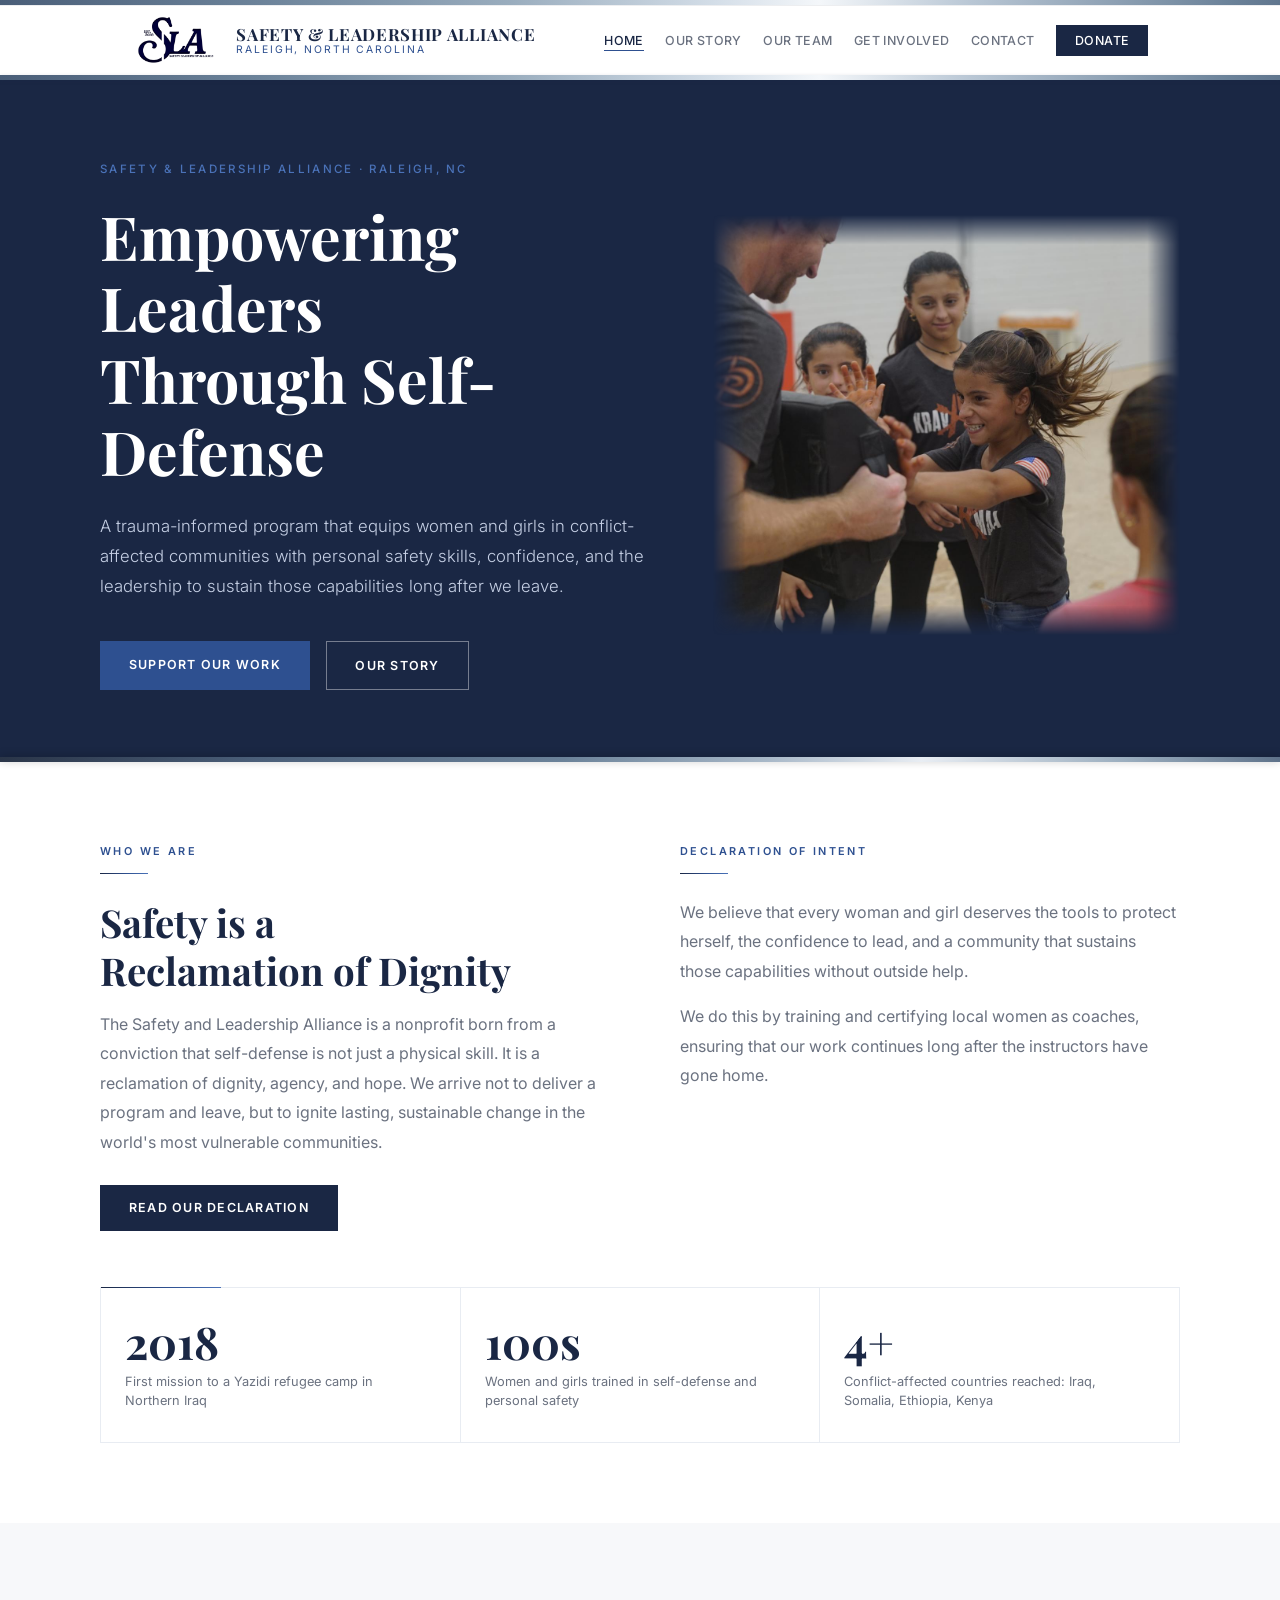
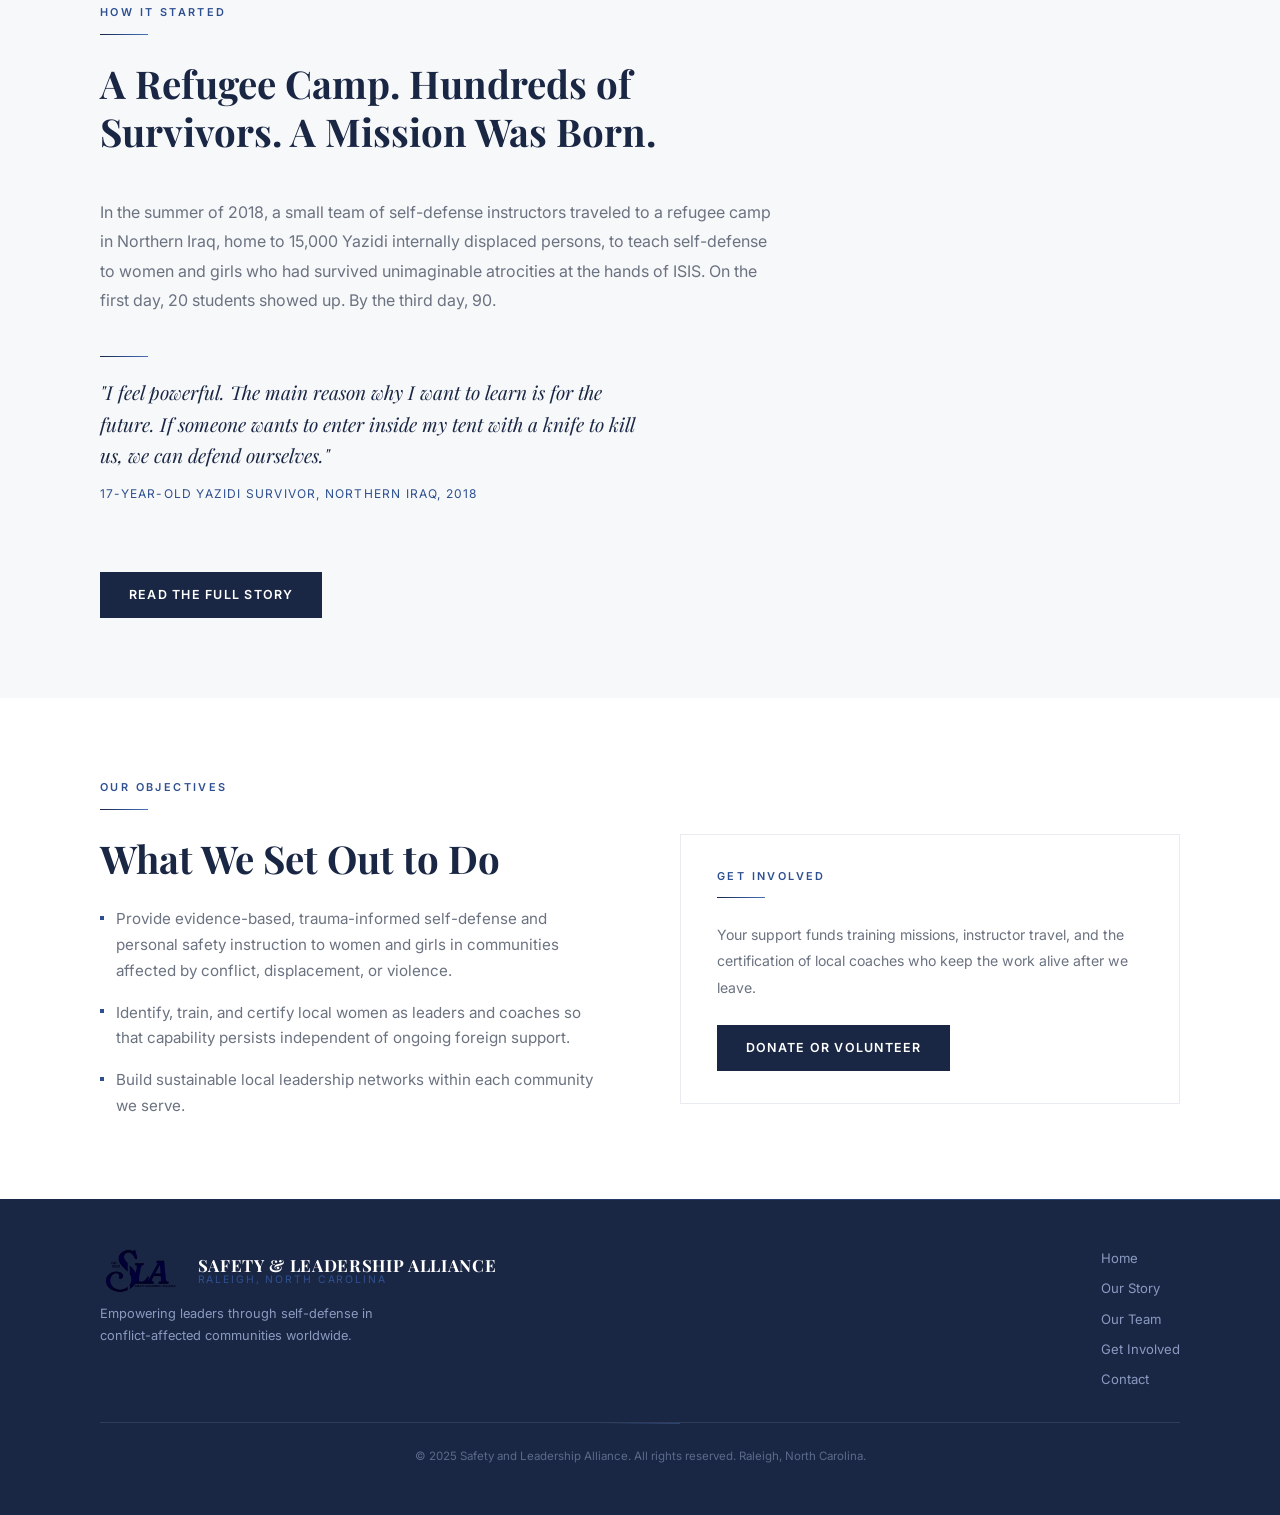
==== index.html @ 76ba0d8a "Add Safety Leadership Alliance static site for client preview. Publish the full HTML/CSS/JS site wit" ====
<!DOCTYPE html>
<html lang="en">
<head>
  <meta charset="UTF-8" />
  <meta name="viewport" content="width=device-width, initial-scale=1.0" />
  <title>Safety and Leadership Alliance</title>
  <link rel="stylesheet" href="css/style.css" />
</head>
<body>

<nav class="nav">
  <div class="nav-inner">
    <a href="index.html" class="wordmark">
      <img src="images/sla-logo.png" alt="Safety Leadership Alliance" class="logo" />
      <div class="wordmark-text">
        <span class="wordmark-top">Safety &amp; Leadership Alliance</span>
        <span class="wordmark-sub">Raleigh, North Carolina</span>
      </div>
    </a>
    <ul class="nav-links">
      <li><a href="index.html">Home</a></li>
      <li><a href="about.html">Our Story</a></li>
      <li><a href="team.html">Our Team</a></li>
      <li><a href="get-involved.html">Get Involved</a></li>
      <li><a href="contact.html">Contact</a></li>
      <li class="nav-cta"><a href="https://gofund.me" target="_blank" rel="noopener noreferrer">Donate</a></li>
    </ul>
  </div>
</nav>

<div class="page">
  <section class="hero">
    <div class="hero-inner hero-split">
      <div class="hero-content">
        <p class="hero-eyebrow">Safety &amp; Leadership Alliance · Raleigh, NC</p>
        <h1>Empowering Leaders<br>Through Self-Defense</h1>
        <p class="hero-sub">A trauma-informed program that equips women and girls in conflict-affected communities with personal safety skills, confidence, and the leadership to sustain those capabilities long after we leave.</p>
        <div class="hero-actions">
          <a href="get-involved.html" class="btn btn-primary">Support Our Work</a>
          <a href="about.html" class="btn btn-outline">Our Story</a>
        </div>
      </div>
      <div class="hero-visual">
        <img src="images/hero.jpg" alt="A young woman practices a self-defense strike with an instructor in Northern Iraq" class="hero-img" />
      </div>
    </div>
  </section>

  <section class="section">
    <div class="section-inner">
      <div class="two-col">
        <div>
          <p class="section-label">Who We Are</p>
          <hr class="accent-rule" />
          <h2 class="section-title">Safety is a<br>Reclamation of Dignity</h2>
          <p class="section-body">The Safety and Leadership Alliance is a nonprofit born from a conviction that self-defense is not just a physical skill. It is a reclamation of dignity, agency, and hope. We arrive not to deliver a program and leave, but to ignite lasting, sustainable change in the world's most vulnerable communities.</p>
          <br />
          <a href="about.html" class="btn btn-dark">Read Our Declaration</a>
        </div>
        <div>
          <p class="section-label">Declaration of Intent</p>
          <hr class="accent-rule" />
          <p class="section-body mb-sm">We believe that every woman and girl deserves the tools to protect herself, the confidence to lead, and a community that sustains those capabilities without outside help.</p>
          <p class="section-body">We do this by training and certifying local women as coaches, ensuring that our work continues long after the instructors have gone home.</p>
        </div>
      </div>

      <div class="stat-row">
        <div class="stat-item">
          <div class="stat-num">2018</div>
          <div class="stat-label">First mission to a Yazidi refugee camp in Northern Iraq</div>
        </div>
        <div class="stat-item">
          <div class="stat-num">100s</div>
          <div class="stat-label">Women and girls trained in self-defense and personal safety</div>
        </div>
        <div class="stat-item">
          <div class="stat-num">4+</div>
          <div class="stat-label">Conflict-affected countries reached: Iraq, Somalia, Ethiopia, Kenya</div>
        </div>
      </div>
    </div>
  </section>

  <section class="section section-alt">
    <div class="section-inner">
      <p class="section-label">How It Started</p>
      <hr class="accent-rule" />
      <h2 class="section-title max-w-md">A Refugee Camp. Hundreds of Survivors. A Mission Was Born.</h2>
      <br />
      <p class="section-body">In the summer of 2018, a small team of self-defense instructors traveled to a refugee camp in Northern Iraq, home to 15,000 Yazidi internally displaced persons, to teach self-defense to women and girls who had survived unimaginable atrocities at the hands of ISIS. On the first day, 20 students showed up. By the third day, 90.</p>
      <div class="pullquote mt-lg max-w-md">
        <hr class="accent-rule" />
        <p>"I feel powerful. The main reason why I want to learn is for the future. If someone wants to enter inside my tent with a knife to kill us, we can defend ourselves."</p>
        <cite>17-year-old Yazidi survivor, Northern Iraq, 2018</cite>
      </div>
      <br />
      <a href="about.html" class="btn btn-dark">Read the Full Story</a>
    </div>
  </section>

  <section class="section">
    <div class="section-inner">
      <p class="section-label">Our Objectives</p>
      <hr class="accent-rule" />
      <div class="two-col">
        <div>
          <h2 class="section-title">What We Set Out to Do</h2>
          <ul class="obj-list">
            <li>Provide evidence-based, trauma-informed self-defense and personal safety instruction to women and girls in communities affected by conflict, displacement, or violence.</li>
            <li>Identify, train, and certify local women as leaders and coaches so that capability persists independent of ongoing foreign support.</li>
            <li>Build sustainable local leadership networks within each community we serve.</li>
          </ul>
        </div>
        <div class="panel">
          <p class="section-label">Get Involved</p>
          <hr class="accent-rule" />
          <p class="section-body mb-md">Your support funds training missions, instructor travel, and the certification of local coaches who keep the work alive after we leave.</p>
          <a href="get-involved.html" class="btn btn-dark">Donate or Volunteer</a>
        </div>
      </div>
    </div>
  </section>

  <footer class="footer">
    <div class="footer-inner">
      <div class="footer-brand">
        <a href="index.html" class="wordmark">
          <img src="images/sla-logo.png" alt="Safety Leadership Alliance" class="logo" />
          <div class="wordmark-text">
            <span class="wordmark-top">Safety &amp; Leadership Alliance</span>
            <span class="wordmark-sub">Raleigh, North Carolina</span>
          </div>
        </a>
        <p class="footer-tagline">Empowering leaders through self-defense in conflict-affected communities worldwide.</p>
      </div>
      <nav class="footer-links">
        <a href="index.html">Home</a>
        <a href="about.html">Our Story</a>
        <a href="team.html">Our Team</a>
        <a href="get-involved.html">Get Involved</a>
        <a href="contact.html">Contact</a>
      </nav>
    </div>
    <div class="footer-bottom">
      &copy; 2025 Safety and Leadership Alliance. All rights reserved. Raleigh, North Carolina.
    </div>
  </footer>
</div>

<script src="js/main.js"></script>
</body>
</html>
---- css/style.css ----
/* =============================================
   SAFETY AND LEADERSHIP ALLIANCE — SHARED CSS
   ============================================= */

@import url('https://fonts.googleapis.com/css2?family=Playfair+Display:wght@400;500;600;700&family=Inter:wght@300;400;500;600&display=swap');

/* ── TOKENS ── */
:root {
  --navy:      #1A2744;
  --steel:     #2E5090;
  --steel-lt:  #4A72B8;
  --gray-mid:  #6B7280;
  --gray-rule: #E8ECF2;
  --white:     #FFFFFF;
  --off-white: #F7F8FA;

  --font-display: 'Playfair Display', Georgia, serif;
  --font-body:    'Inter', system-ui, sans-serif;

  --max-w: 1080px;
  --nav-h: 80px;

  --accent-gradient: linear-gradient(90deg, var(--navy) 0%, var(--steel) 55%, var(--steel-lt) 100%);

  --img-edge-fade-x: linear-gradient(
    to right,
    transparent 0%,
    #000 7%,
    #000 93%,
    transparent 100%
  );
  --img-edge-fade-y: linear-gradient(
    to bottom,
    transparent 0%,
    #000 7%,
    #000 93%,
    transparent 100%
  );

  /* Metallic edge piping — flowing silver shimmer. */
  --silver-pipe-flow: linear-gradient(
    90deg,
    #4A5E78 0%,
    #6B8299 10%,
    #9AADBE 20%,
    #D4DEE8 28%,
    #F4F7FA 32%,
    #B8C6D4 38%,
    #6B8299 48%,
    #4A5E78 54%,
    #7A90A8 64%,
    #C8D4E0 74%,
    #F0F4F8 80%,
    #A8B8C8 88%,
    #5A6F8C 96%,
    #4A5E78 100%
  );
  --silver-pipe-flow-dark: linear-gradient(
    90deg,
    #2A3548 0%,
    #4A5E78 10%,
    #6B8299 22%,
    #A8B8C8 30%,
    #E8EDF3 36%,
    #9AADBE 44%,
    #4A5E78 52%,
    #3D4F66 60%,
    #5A6F8C 70%,
    #B8C6D4 78%,
    #EEF2F6 84%,
    #7A90A8 92%,
    #3D4F66 100%
  );
  --pipe-h: 5px;
  --pipe-flow-dur: 7s;
}

/* ── RESET ── */
*, *::before, *::after { box-sizing: border-box; margin: 0; padding: 0; }
html { scroll-behavior: smooth; }
body {
  font-family: var(--font-body);
  color: var(--navy);
  background: var(--white);
  font-size: 16px;
  line-height: 1.7;
  -webkit-font-smoothing: antialiased;
}
img { max-width: 100%; display: block; }
a { color: inherit; text-decoration: none; }

/* ── ACCENT RULE (signature element) ── */
.accent-rule {
  height: 1px;
  background: var(--accent-gradient);
  border: none;
  width: 48px;
  margin-bottom: 1.5rem;
}
.accent-rule.wide { width: 100%; margin-bottom: 0; }
.accent-rule.center { margin-left: auto; margin-right: auto; }

/* ── FLOWING SILVER PIPING ── */
@keyframes pipe-flow {
  0%   { background-position: 0% 50%; }
  100% { background-position: 200% 50%; }
}

/* ── NAVIGATION ── */
.nav {
  position: fixed;
  top: 0; left: 0; right: 0;
  height: var(--nav-h);
  background: var(--white);
  z-index: 100;
}
.nav::before,
.nav::after {
  content: '';
  position: absolute;
  left: 0;
  right: 0;
  height: var(--pipe-h);
  background: var(--silver-pipe-flow);
  background-size: 200% 100%;
  animation: pipe-flow var(--pipe-flow-dur) linear infinite;
  pointer-events: none;
  z-index: 101;
  box-shadow: 0 1px 0 rgba(26, 39, 68, 0.08);
}
.nav::before { top: 0; }
.nav::after {
  bottom: 0;
  box-shadow: 0 1px 4px rgba(26, 39, 68, 0.14);
}
.nav-inner {
  height: 100%;
  max-width: var(--max-w);
  width: 100%;
  margin: 0 auto;
  padding: 0 2rem;
  display: flex;
  align-items: center;
  justify-content: space-between;
}
.wordmark {
  display: flex;
  align-items: center;
  gap: 1rem;
}
.logo {
  height: 52px;
  width: auto;
  flex-shrink: 0;
  display: block;
  object-fit: contain;
}
.wordmark-text {
  display: flex;
  flex-direction: column;
  line-height: 1.1;
}
.wordmark-top {
  font-family: var(--font-display);
  font-weight: 700;
  font-size: 1.05rem;
  letter-spacing: 0.04em;
  color: var(--navy);
  text-transform: uppercase;
}
.wordmark-sub {
  font-family: var(--font-body);
  font-weight: 400;
  font-size: 0.65rem;
  letter-spacing: 0.18em;
  color: var(--steel);
  text-transform: uppercase;
}
.nav-links {
  display: flex;
  align-items: center;
  gap: 1.35rem;
  list-style: none;
  flex-wrap: nowrap;
}
.nav-links a {
  font-size: 0.78rem;
  font-weight: 500;
  letter-spacing: 0.03em;
  word-spacing: normal;
  line-height: 1.25;
  white-space: nowrap;
  text-transform: uppercase;
  color: var(--gray-mid);
  transition: color 0.2s;
  padding-bottom: 2px;
  border-bottom: 1px solid transparent;
}
.nav-links a:hover,
.nav-links a.active {
  color: var(--navy);
  border-bottom-color: var(--steel);
}
.nav-links .nav-cta a {
  background: var(--navy);
  color: var(--white);
  padding: 0.5rem 1.15rem;
  border-bottom: none;
  letter-spacing: 0.04em;
  line-height: 1.25;
}
.nav-links .nav-cta a:hover { background: var(--steel); }

/* ── IMAGE PLACEHOLDERS ── */
.img-placeholder {
  position: relative;
  background: var(--off-white);
  border: 1px solid var(--gray-rule);
  overflow: hidden;
}
.img-placeholder span {
  position: absolute;
  inset: 0;
  display: flex;
  align-items: center;
  justify-content: center;
  font-size: 0.72rem;
  font-weight: 500;
  color: var(--gray-mid);
  letter-spacing: 0.12em;
  text-transform: uppercase;
  text-align: center;
  padding: 1rem;
}
.img-placeholder--16x9 { width: 100%; aspect-ratio: 3 / 2; }
.img-placeholder--hero { width: 100%; aspect-ratio: 4 / 5; max-height: 420px; }
.img-placeholder--portrait { width: 180px; height: 220px; flex-shrink: 0; }
.img-caption {
  font-size: 0.72rem;
  color: var(--gray-mid);
  letter-spacing: 0.08em;
  text-transform: uppercase;
  margin-top: 0.75rem;
}
.hero-img {
  width: 100%;
  aspect-ratio: 4 / 5;
  max-height: 420px;
  object-fit: cover;
  display: block;
  -webkit-mask-image: var(--img-edge-fade-x), var(--img-edge-fade-y);
  -webkit-mask-composite: source-in;
  mask-image: var(--img-edge-fade-x), var(--img-edge-fade-y);
  mask-composite: intersect;
}
.section-img {
  width: 100%;
  aspect-ratio: 3 / 2;
  object-fit: cover;
  display: block;
  -webkit-mask-image: var(--img-edge-fade-x), var(--img-edge-fade-y);
  -webkit-mask-composite: source-in;
  mask-image: var(--img-edge-fade-x), var(--img-edge-fade-y);
  mask-composite: intersect;
}
.team-photo {
  width: 180px;
  height: 220px;
  object-fit: cover;
  object-position: center top;
  flex-shrink: 0;
  display: block;
  -webkit-mask-image: var(--img-edge-fade-x), var(--img-edge-fade-y);
  -webkit-mask-composite: source-in;
  mask-image: var(--img-edge-fade-x), var(--img-edge-fade-y);
  mask-composite: intersect;
}

/* ── PAGE WRAPPER ── */
.page {
  padding-top: var(--nav-h);
  min-height: 100vh;
}

/* ── HERO ── */
.hero {
  background: var(--navy);
  color: var(--white);
  padding: 5rem 2rem 4.5rem;
  position: relative;
}
.hero::after {
  content: '';
  position: absolute;
  left: 0;
  right: 0;
  bottom: 0;
  height: var(--pipe-h);
  background: var(--silver-pipe-flow-dark);
  background-size: 200% 100%;
  animation: pipe-flow var(--pipe-flow-dur) linear infinite;
  pointer-events: none;
  z-index: 1;
  box-shadow: 0 -1px 8px rgba(0, 0, 0, 0.25);
}
.hero-inner {
  max-width: var(--max-w);
  margin: 0 auto;
}
.hero-split {
  display: grid;
  grid-template-columns: 1fr 0.85fr;
  gap: 4rem;
  align-items: center;
}
.hero-content { max-width: 620px; }
.hero--compact { padding: 4.5rem 2rem 4rem; }
.hero-eyebrow {
  font-family: var(--font-body);
  font-size: 0.72rem;
  font-weight: 500;
  letter-spacing: 0.2em;
  text-transform: uppercase;
  color: var(--steel-lt);
  margin-bottom: 1.25rem;
}
.hero h1 {
  font-family: var(--font-display);
  font-size: clamp(2.4rem, 5vw, 3.8rem);
  font-weight: 700;
  line-height: 1.18;
  margin-bottom: 1.5rem;
}
.hero--compact h1 {
  font-size: clamp(2rem, 4vw, 3rem);
}
.hero-sub {
  font-size: 1.05rem;
  font-weight: 300;
  color: #C5CFE4;
  max-width: 560px;
  line-height: 1.8;
  margin-bottom: 2.5rem;
}
.hero-actions {
  display: flex;
  gap: 1rem;
  flex-wrap: wrap;
}
.hero-visual .img-placeholder {
  border-color: rgba(255, 255, 255, 0.15);
  background: rgba(255, 255, 255, 0.04);
}
.hero-visual .img-placeholder span {
  color: rgba(197, 207, 228, 0.7);
}

/* ── BUTTONS ── */
.btn {
  display: inline-block;
  font-family: var(--font-body);
  font-size: 0.78rem;
  font-weight: 600;
  letter-spacing: 0.1em;
  text-transform: uppercase;
  padding: 0.8rem 1.8rem;
  transition: all 0.2s;
  cursor: pointer;
  border: none;
}
.btn-primary {
  background: var(--steel);
  color: var(--white);
}
.btn-primary:hover { background: var(--steel-lt); }
.btn-outline {
  background: transparent;
  color: var(--white);
  border: 1px solid rgba(255, 255, 255, 0.4);
}
.btn-outline:hover { border-color: var(--white); background: rgba(255, 255, 255, 0.08); }
.btn-outline--dark {
  color: var(--navy);
  border-color: var(--gray-rule);
}
.btn-outline--dark:hover {
  border-color: var(--steel);
  background: var(--off-white);
}
.btn-dark {
  background: var(--navy);
  color: var(--white);
}
.btn-dark:hover { background: var(--steel); }
.btn-sm {
  font-size: 0.72rem;
  padding: 0.55rem 1.2rem;
}

/* ── SECTIONS ── */
.section {
  padding: 5rem 2rem;
  position: relative;
}
.section-inner {
  max-width: var(--max-w);
  margin: 0 auto;
}
.section-alt { background: var(--off-white); }
.section--center { text-align: center; }
.section--center .section-body { margin-left: auto; margin-right: auto; }

.section-label {
  font-size: 0.68rem;
  font-weight: 600;
  letter-spacing: 0.22em;
  text-transform: uppercase;
  color: var(--steel);
  margin-bottom: 0.75rem;
}
.section-title {
  font-family: var(--font-display);
  font-size: clamp(1.8rem, 3vw, 2.6rem);
  font-weight: 700;
  line-height: 1.25;
  margin-bottom: 1rem;
  color: var(--navy);
}
.section-title--sm {
  font-size: 1.9rem;
}
.section-body {
  font-size: 1rem;
  color: var(--gray-mid);
  max-width: 680px;
  line-height: 1.85;
}

/* ── PANELS (editorial, square) ── */
.panel {
  padding: 2rem 2.25rem;
  border: 1px solid var(--gray-rule);
  background: var(--white);
}
.section-alt .panel {
  background: var(--white);
}
.panel + .panel { margin-top: 1.5rem; }
.panel-title {
  font-family: var(--font-display);
  font-size: 1.1rem;
  font-weight: 600;
  margin-bottom: 0.5rem;
  color: var(--navy);
}
.panel .section-body { font-size: 0.88rem; }

/* ── STAT ROW ── */
.stat-row {
  display: grid;
  grid-template-columns: repeat(3, 1fr);
  gap: 0;
  border-top: 1px solid var(--gray-rule);
  border-left: 1px solid var(--gray-rule);
  margin-top: 3.5rem;
  position: relative;
}
.stat-row::before {
  content: '';
  position: absolute;
  top: -1px;
  left: 0;
  width: 120px;
  height: 1px;
  background: var(--accent-gradient);
}
.stat-item {
  padding: 2rem 2rem 2rem 1.5rem;
  border-right: 1px solid var(--gray-rule);
  border-bottom: 1px solid var(--gray-rule);
}
.stat-num {
  font-family: var(--font-display);
  font-size: 2.8rem;
  font-weight: 700;
  color: var(--navy);
  line-height: 1;
  margin-bottom: 0.4rem;
}
.stat-label {
  font-size: 0.8rem;
  color: var(--gray-mid);
  line-height: 1.5;
}

/* ── TWO-COL ── */
.two-col {
  display: grid;
  grid-template-columns: 1fr 1fr;
  gap: 5rem;
  align-items: start;
}
.two-col--tight { gap: 4rem; }
.two-col.flipped { direction: rtl; }
.two-col.flipped > * { direction: ltr; }

/* ── TEAM PROFILES ── */
.team-profile {
  display: flex;
  gap: 3rem;
  align-items: flex-start;
  margin-bottom: 4rem;
  padding-bottom: 4rem;
  border-bottom: 1px solid var(--gray-rule);
  position: relative;
}
.team-profile:last-child {
  margin-bottom: 0;
  padding-bottom: 0;
  border-bottom: none;
}
.team-profile::after {
  content: '';
  position: absolute;
  bottom: -1px;
  left: 0;
  width: 80px;
  height: 1px;
  background: var(--accent-gradient);
}
.team-profile:last-child::after { display: none; }
.team-role {
  font-size: 0.8rem;
  font-weight: 500;
  letter-spacing: 0.12em;
  text-transform: uppercase;
  color: var(--steel);
  margin-bottom: 1.25rem;
}

/* ── QUOTE BLOCK ── */
.pullquote {
  padding: 0;
  margin: 2.5rem 0;
  max-width: 660px;
}
.pullquote .accent-rule { margin-bottom: 1.25rem; }
.pullquote p {
  font-family: var(--font-display);
  font-size: 1.2rem;
  font-style: italic;
  color: var(--navy);
  line-height: 1.65;
}
.pullquote cite {
  display: block;
  margin-top: 0.75rem;
  font-family: var(--font-body);
  font-size: 0.75rem;
  font-style: normal;
  letter-spacing: 0.1em;
  text-transform: uppercase;
  color: var(--steel);
}

/* ── OBJECTIVES LIST ── */
.obj-list {
  list-style: none;
  margin-top: 1.5rem;
  display: flex;
  flex-direction: column;
  gap: 1rem;
}
.obj-list li {
  display: flex;
  gap: 0.75rem;
  font-size: 0.95rem;
  color: var(--gray-mid);
  align-items: flex-start;
}
.obj-list li::before {
  content: '';
  display: inline-block;
  width: 4px;
  height: 4px;
  background: var(--steel);
  margin-top: 0.6rem;
  flex-shrink: 0;
}

/* ── CONTACT FORM ── */
.contact-form {
  display: flex;
  flex-direction: column;
  gap: 1.25rem;
  max-width: 560px;
}
.form-row { display: grid; grid-template-columns: 1fr 1fr; gap: 1rem; }
.form-group { display: flex; flex-direction: column; gap: 0.4rem; }
.form-label {
  font-size: 0.72rem;
  font-weight: 600;
  letter-spacing: 0.1em;
  text-transform: uppercase;
  color: var(--navy);
}
.form-input,
.form-textarea,
.form-select {
  font-family: var(--font-body);
  font-size: 0.92rem;
  padding: 0.65rem 0.85rem;
  border: 1px solid var(--gray-rule);
  color: var(--navy);
  background: var(--white);
  transition: border-color 0.2s;
  outline: none;
}
.form-input:focus,
.form-textarea:focus,
.form-select:focus { border-color: var(--steel); }
.form-textarea { resize: vertical; min-height: 130px; }
.form-note {
  font-size: 0.72rem;
  color: var(--gray-mid);
  line-height: 1.6;
}

/* ── DONATE ── */
.donate-options {
  display: grid;
  grid-template-columns: repeat(4, 1fr);
  gap: 1rem;
  margin: 2rem 0;
}
.donate-opt {
  border: 1px solid var(--gray-rule);
  padding: 1.5rem 1rem;
  text-align: center;
  cursor: pointer;
  transition: all 0.2s;
}
.donate-opt:hover,
.donate-opt.selected {
  border-color: var(--steel);
  background: #EEF2FA;
}
.donate-amt {
  font-family: var(--font-display);
  font-size: 1.6rem;
  font-weight: 700;
  color: var(--navy);
}
.donate-desc {
  font-size: 0.72rem;
  color: var(--gray-mid);
  margin-top: 0.3rem;
  line-height: 1.4;
}

/* ── CONTACT INFO ── */
.info-block + .info-block { margin-top: 2rem; }
.info-label {
  font-size: 0.68rem;
  font-weight: 600;
  letter-spacing: 0.18em;
  text-transform: uppercase;
  color: var(--steel);
  margin-bottom: 0.4rem;
}
.info-link { color: var(--steel); }

/* ── CTA ROW ── */
.cta-row {
  display: flex;
  gap: 1rem;
  justify-content: center;
  flex-wrap: wrap;
}

/* ── FOOTER ── */
.footer {
  background: var(--navy);
  color: #C5CFE4;
  padding: 3rem 2rem;
  position: relative;
}
.footer::before {
  content: '';
  position: absolute;
  top: 0;
  left: 0;
  right: 0;
  height: 1px;
  background: var(--accent-gradient);
  opacity: 0.5;
}
.footer-inner {
  max-width: var(--max-w);
  margin: 0 auto;
  display: flex;
  justify-content: space-between;
  align-items: flex-start;
  gap: 2rem;
  flex-wrap: wrap;
}
.footer-brand .wordmark-top { color: var(--white); }
.footer-brand .logo { height: 48px; }
.footer-tagline { font-size: 0.8rem; color: #8A9AC0; margin-top: 0.5rem; max-width: 280px; }
.footer-links { display: flex; flex-direction: column; gap: 0.5rem; }
.footer-links a { font-size: 0.82rem; color: #8A9AC0; transition: color 0.2s; }
.footer-links a:hover { color: var(--white); }
.footer-bottom {
  border-top: 1px solid rgba(255, 255, 255, 0.1);
  margin-top: 2rem;
  padding-top: 1.5rem;
  font-size: 0.72rem;
  color: #5A6A8A;
  text-align: center;
  max-width: var(--max-w);
  margin-left: auto;
  margin-right: auto;
  position: relative;
}
.footer-bottom::before {
  content: '';
  position: absolute;
  top: 0;
  left: 50%;
  transform: translateX(-50%);
  width: 80px;
  height: 1px;
  background: var(--accent-gradient);
  opacity: 0.4;
}

/* ── UTILITIES ── */
.mb-sm { margin-bottom: 1rem; }
.mb-md { margin-bottom: 1.5rem; }
.mb-lg { margin-bottom: 2rem; }
.mt-lg { margin-top: 2.5rem; }
.mt-xl { margin-top: 3rem; }
.max-w-sm { max-width: 520px; }
.max-w-md { max-width: 560px; }
.max-w-lg { max-width: 640px; }

/* ── RESPONSIVE ── */
@media (prefers-reduced-motion: reduce) {
  .nav::before,
  .nav::after,
  .hero::after {
    animation: none;
    background-size: 100% 100%;
  }
}

@media (max-width: 900px) {
  .hero-split { grid-template-columns: 1fr; gap: 2.5rem; }
  .hero-visual { order: -1; max-width: 400px; }
  .img-placeholder--hero { max-height: 280px; aspect-ratio: 16 / 9; }
}

@media (max-width: 768px) {
  .two-col { grid-template-columns: 1fr; gap: 2.5rem; }
  .team-profile { flex-direction: column; gap: 1.5rem; }
  .stat-row { grid-template-columns: 1fr 1fr; }
  .donate-options { grid-template-columns: 1fr 1fr; }
  .form-row { grid-template-columns: 1fr; }
  .nav-links { display: none; }
  .hero { padding: 4rem 1.5rem 3rem; }
}
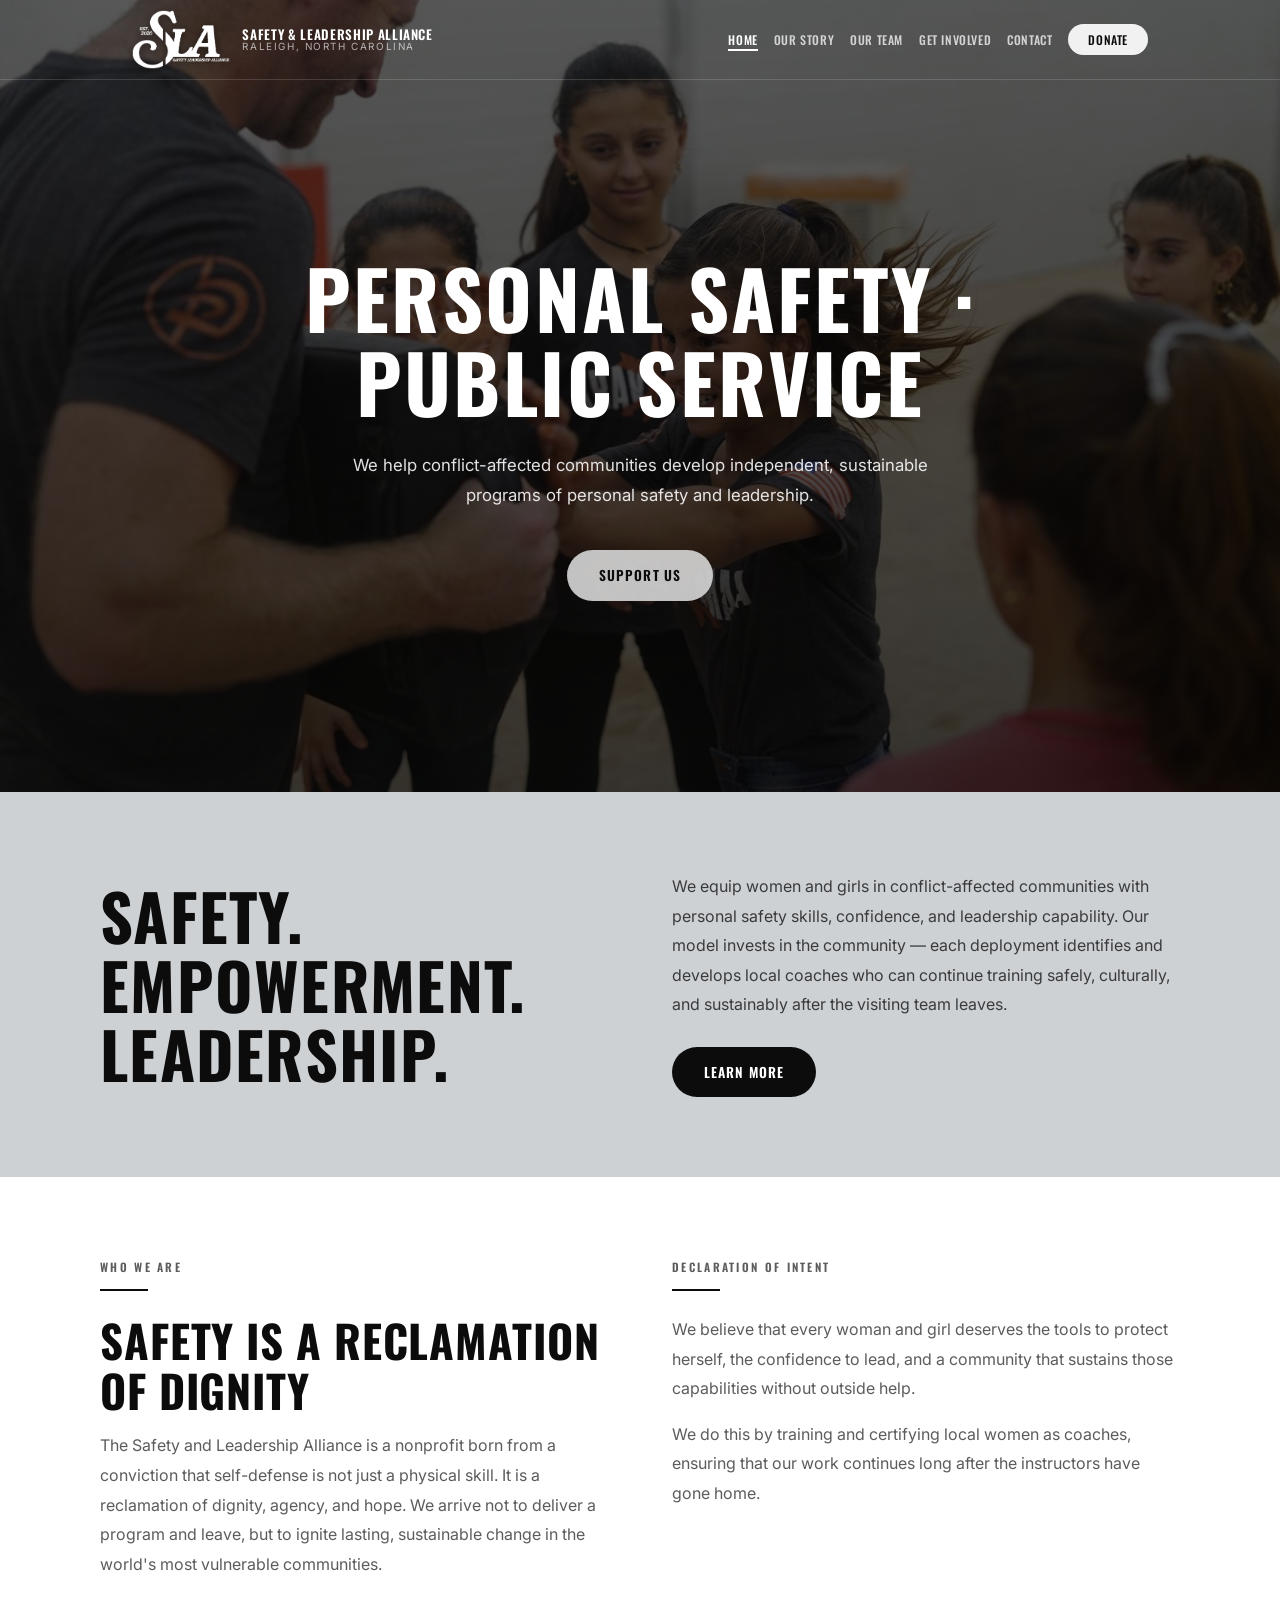
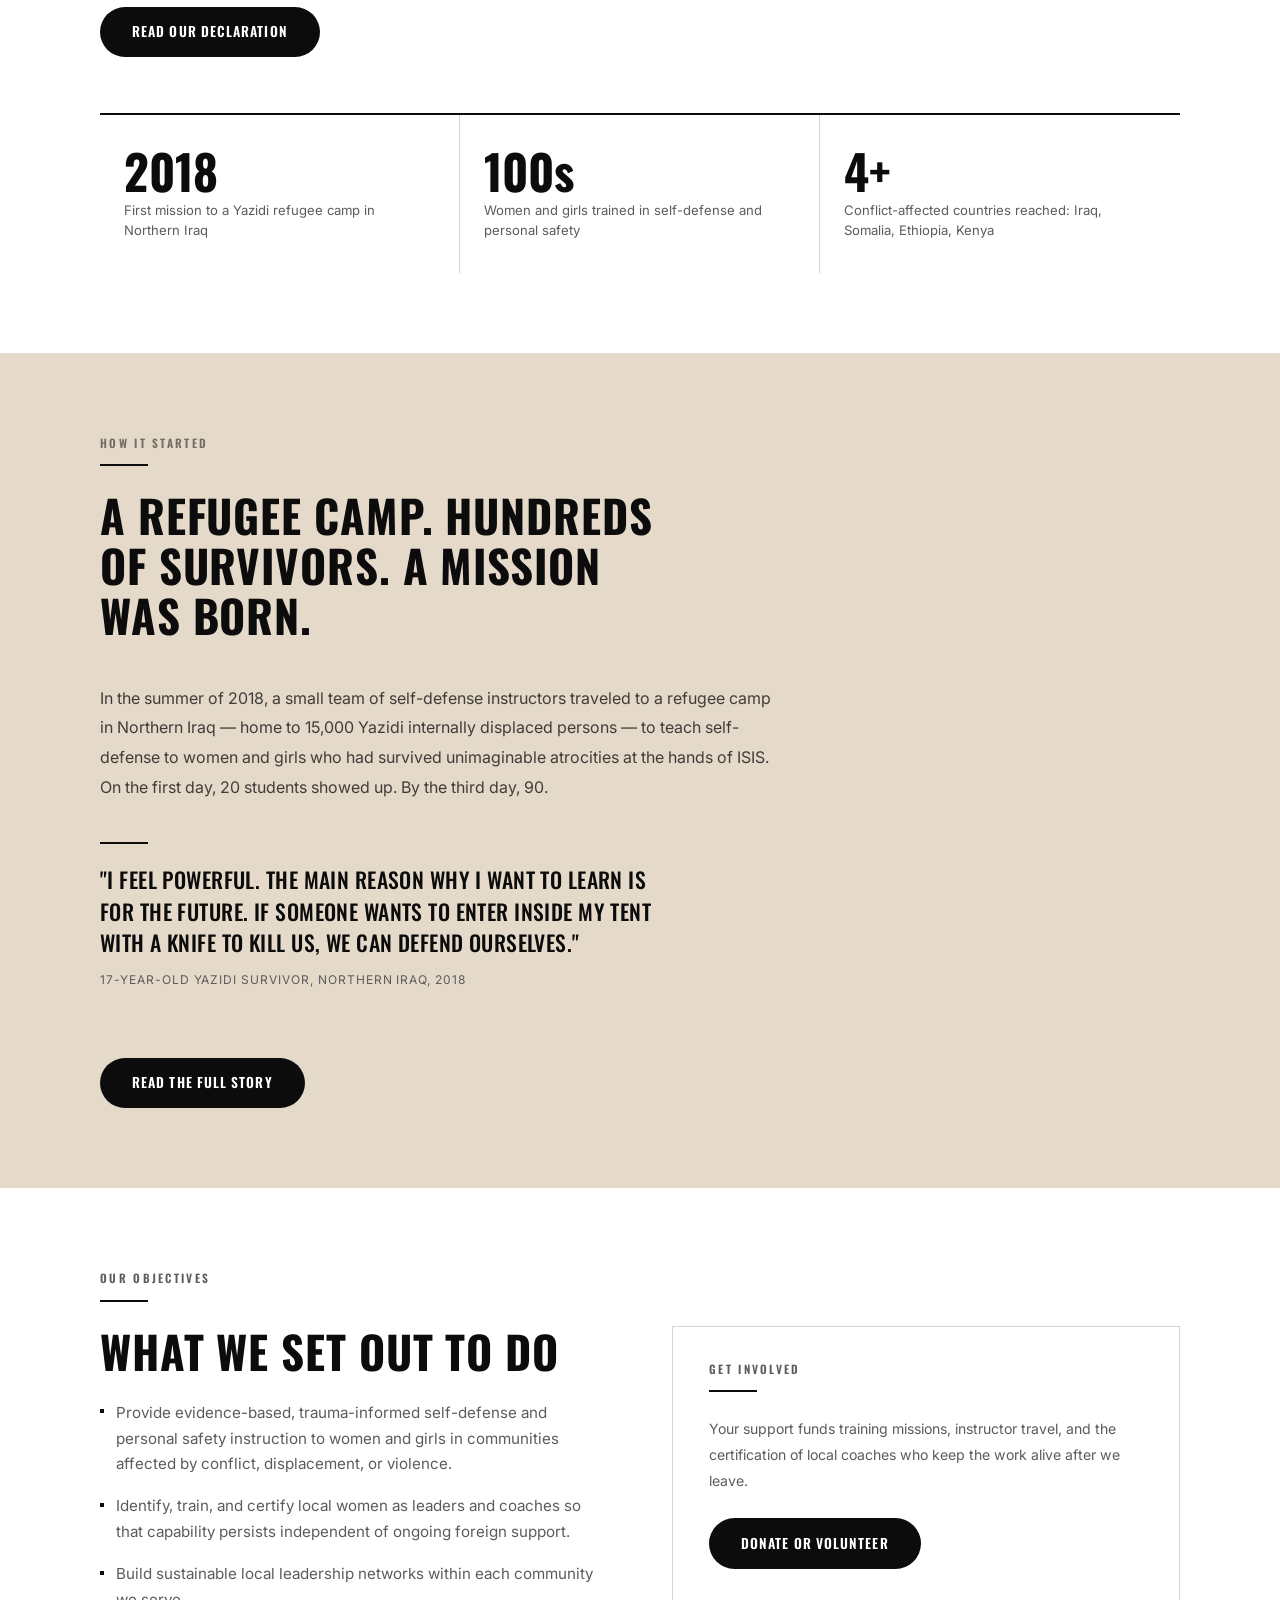
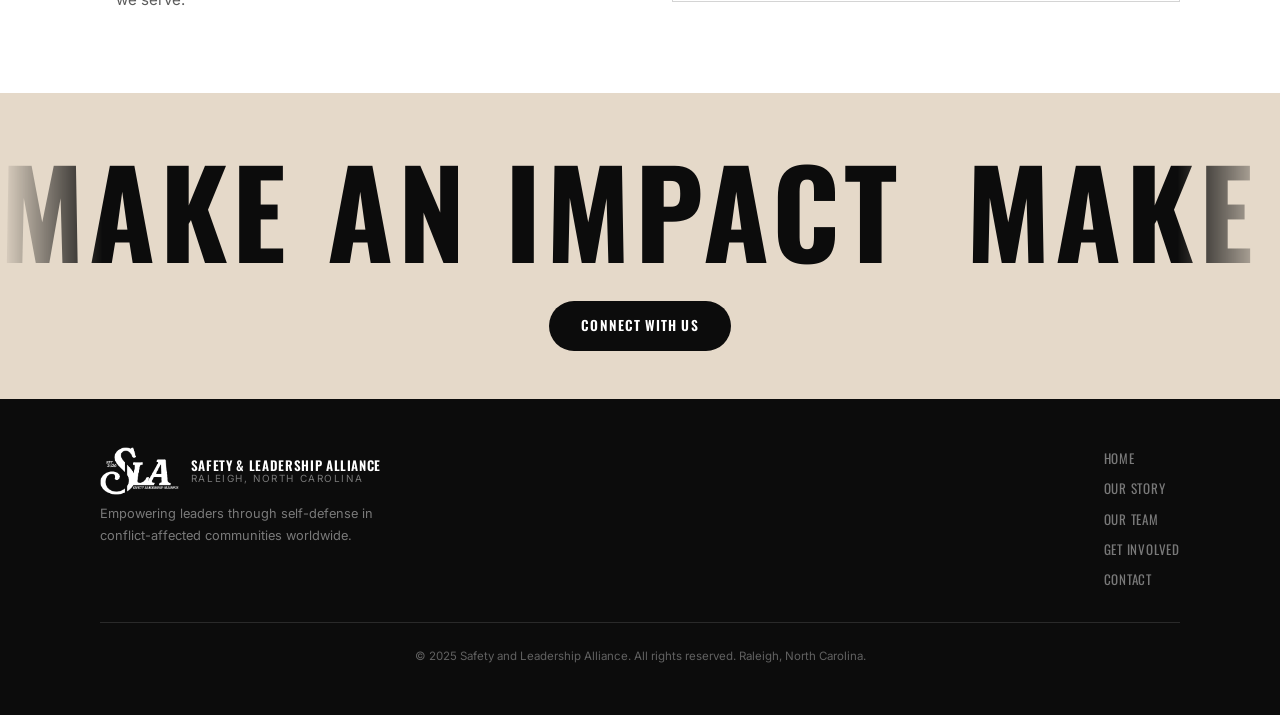
==== commit 787a72b3: "Blend client brand styling and fix nav/logo for GitHub Pages deploy. Apply bold Oswald typography, b" ====
--- a/index.html
+++ b/index.html
@@ -8,10 +8,10 @@
 </head>
 <body>
 
-<nav class="nav">
+<nav class="nav nav--overlay">
   <div class="nav-inner">
     <a href="index.html" class="wordmark">
-      <img src="images/sla-logo.png" alt="Safety Leadership Alliance" class="logo" />
+      <img src="images/sla-logo-white.png" alt="Safety Leadership Alliance" class="logo" />
       <div class="wordmark-text">
         <span class="wordmark-top">Safety &amp; Leadership Alliance</span>
         <span class="wordmark-sub">Raleigh, North Carolina</span>
@@ -28,20 +28,29 @@
   </div>
 </nav>
 
-<div class="page">
-  <section class="hero">
-    <div class="hero-inner hero-split">
-      <div class="hero-content">
-        <p class="hero-eyebrow">Safety &amp; Leadership Alliance · Raleigh, NC</p>
-        <h1>Empowering Leaders<br>Through Self-Defense</h1>
-        <p class="hero-sub">A trauma-informed program that equips women and girls in conflict-affected communities with personal safety skills, confidence, and the leadership to sustain those capabilities long after we leave.</p>
-        <div class="hero-actions">
-          <a href="get-involved.html" class="btn btn-primary">Support Our Work</a>
-          <a href="about.html" class="btn btn-outline">Our Story</a>
+<div class="page page--overlay-nav">
+  <section class="hero hero--banner" style="background-image: url('images/hero.jpg');">
+    <div class="hero-overlay"></div>
+    <div class="hero-inner">
+      <h1>Personal Safety · Public Service</h1>
+      <p class="hero-sub">We help conflict-affected communities develop independent, sustainable programs of personal safety and leadership.</p>
+      <div class="hero-actions">
+        <a href="get-involved.html" class="btn btn-pill--light">Support Us</a>
+      </div>
+    </div>
+  </section>
+
+  <section class="section section-stone">
+    <div class="section-inner">
+      <div class="two-col two-col--center">
+        <div>
+          <h2 class="display-title display-title--pillars">Safety.<br>Empowerment.<br>Leadership.</h2>
         </div>
-      </div>
-      <div class="hero-visual">
-        <img src="images/hero.jpg" alt="A young woman practices a self-defense strike with an instructor in Northern Iraq" class="hero-img" />
+        <div>
+          <p class="section-body">We equip women and girls in conflict-affected communities with personal safety skills, confidence, and leadership capability. Our model invests in the community — each deployment identifies and develops local coaches who can continue training safely, culturally, and sustainably after the visiting team leaves.</p>
+          <br />
+          <a href="about.html" class="btn btn-dark">Learn More</a>
+        </div>
       </div>
     </div>
   </section>
@@ -52,7 +61,7 @@
         <div>
           <p class="section-label">Who We Are</p>
           <hr class="accent-rule" />
-          <h2 class="section-title">Safety is a<br>Reclamation of Dignity</h2>
+          <h2 class="section-title">Safety is a Reclamation of Dignity</h2>
           <p class="section-body">The Safety and Leadership Alliance is a nonprofit born from a conviction that self-defense is not just a physical skill. It is a reclamation of dignity, agency, and hope. We arrive not to deliver a program and leave, but to ignite lasting, sustainable change in the world's most vulnerable communities.</p>
           <br />
           <a href="about.html" class="btn btn-dark">Read Our Declaration</a>
@@ -82,13 +91,13 @@
     </div>
   </section>
 
-  <section class="section section-alt">
+  <section class="section section-beige">
     <div class="section-inner">
       <p class="section-label">How It Started</p>
       <hr class="accent-rule" />
       <h2 class="section-title max-w-md">A Refugee Camp. Hundreds of Survivors. A Mission Was Born.</h2>
       <br />
-      <p class="section-body">In the summer of 2018, a small team of self-defense instructors traveled to a refugee camp in Northern Iraq, home to 15,000 Yazidi internally displaced persons, to teach self-defense to women and girls who had survived unimaginable atrocities at the hands of ISIS. On the first day, 20 students showed up. By the third day, 90.</p>
+      <p class="section-body">In the summer of 2018, a small team of self-defense instructors traveled to a refugee camp in Northern Iraq — home to 15,000 Yazidi internally displaced persons — to teach self-defense to women and girls who had survived unimaginable atrocities at the hands of ISIS. On the first day, 20 students showed up. By the third day, 90.</p>
       <div class="pullquote mt-lg max-w-md">
         <hr class="accent-rule" />
         <p>"I feel powerful. The main reason why I want to learn is for the future. If someone wants to enter inside my tent with a knife to kill us, we can defend ourselves."</p>
@@ -122,11 +131,25 @@
     </div>
   </section>
 
+  <section class="marquee-band">
+    <div class="marquee-wrap" aria-hidden="true">
+      <div class="marquee-track">
+        <span>Make an Impact</span>
+        <span>Make an Impact</span>
+        <span>Make an Impact</span>
+        <span>Make an Impact</span>
+        <span>Make an Impact</span>
+        <span>Make an Impact</span>
+      </div>
+    </div>
+    <a href="contact.html" class="btn btn-dark">Connect With Us</a>
+  </section>
+
   <footer class="footer">
     <div class="footer-inner">
       <div class="footer-brand">
         <a href="index.html" class="wordmark">
-          <img src="images/sla-logo.png" alt="Safety Leadership Alliance" class="logo" />
+          <img src="images/sla-logo-white.png" alt="Safety Leadership Alliance" class="logo" />
           <div class="wordmark-text">
             <span class="wordmark-top">Safety &amp; Leadership Alliance</span>
             <span class="wordmark-sub">Raleigh, North Carolina</span>
--- a/css/style.css
+++ b/css/style.css
@@ -1,20 +1,24 @@
 /* =============================================
    SAFETY AND LEADERSHIP ALLIANCE — SHARED CSS
+   Blended: client bold brand + our editorial content
    ============================================= */
 
-@import url('https://fonts.googleapis.com/css2?family=Playfair+Display:wght@400;500;600;700&family=Inter:wght@300;400;500;600&display=swap');
+@import url('https://fonts.googleapis.com/css2?family=Inter:wght@300;400;500;600&family=Oswald:wght@400;500;600;700&display=swap');
 
 /* ── TOKENS ── */
 :root {
+  --black:     #0C0C0C;
   --navy:      #1A2744;
   --steel:     #2E5090;
   --steel-lt:  #4A72B8;
-  --gray-mid:  #6B7280;
-  --gray-rule: #E8ECF2;
+  --stone:     #CED1D4;
+  --beige:     #E5D9C9;
+  --gray-mid:  #5C5C5C;
+  --gray-rule: #D4D4D4;
   --white:     #FFFFFF;
-  --off-white: #F7F8FA;
-
-  --font-display: 'Playfair Display', Georgia, serif;
+  --off-white: #F4F4F4;
+
+  --font-display: 'Oswald', 'Arial Narrow', sans-serif;
   --font-body:    'Inter', system-ui, sans-serif;
 
   --max-w: 1080px;
@@ -22,57 +26,8 @@
 
   --accent-gradient: linear-gradient(90deg, var(--navy) 0%, var(--steel) 55%, var(--steel-lt) 100%);
 
-  --img-edge-fade-x: linear-gradient(
-    to right,
-    transparent 0%,
-    #000 7%,
-    #000 93%,
-    transparent 100%
-  );
-  --img-edge-fade-y: linear-gradient(
-    to bottom,
-    transparent 0%,
-    #000 7%,
-    #000 93%,
-    transparent 100%
-  );
-
-  /* Metallic edge piping — flowing silver shimmer. */
-  --silver-pipe-flow: linear-gradient(
-    90deg,
-    #4A5E78 0%,
-    #6B8299 10%,
-    #9AADBE 20%,
-    #D4DEE8 28%,
-    #F4F7FA 32%,
-    #B8C6D4 38%,
-    #6B8299 48%,
-    #4A5E78 54%,
-    #7A90A8 64%,
-    #C8D4E0 74%,
-    #F0F4F8 80%,
-    #A8B8C8 88%,
-    #5A6F8C 96%,
-    #4A5E78 100%
-  );
-  --silver-pipe-flow-dark: linear-gradient(
-    90deg,
-    #2A3548 0%,
-    #4A5E78 10%,
-    #6B8299 22%,
-    #A8B8C8 30%,
-    #E8EDF3 36%,
-    #9AADBE 44%,
-    #4A5E78 52%,
-    #3D4F66 60%,
-    #5A6F8C 70%,
-    #B8C6D4 78%,
-    #EEF2F6 84%,
-    #7A90A8 92%,
-    #3D4F66 100%
-  );
-  --pipe-h: 5px;
-  --pipe-flow-dur: 7s;
+  --img-edge-fade-x: linear-gradient(to right, transparent 0%, #000 6%, #000 94%, transparent 100%);
+  --img-edge-fade-y: linear-gradient(to bottom, transparent 0%, #000 6%, #000 94%, transparent 100%);
 }
 
 /* ── RESET ── */
@@ -80,7 +35,7 @@
 html { scroll-behavior: smooth; }
 body {
   font-family: var(--font-body);
-  color: var(--navy);
+  color: var(--black);
   background: var(--white);
   font-size: 16px;
   line-height: 1.7;
@@ -89,22 +44,38 @@
 img { max-width: 100%; display: block; }
 a { color: inherit; text-decoration: none; }
 
-/* ── ACCENT RULE (signature element) ── */
+/* ── DISPLAY TYPE (client brand) ── */
+.display-title {
+  font-family: var(--font-display);
+  font-weight: 700;
+  text-transform: uppercase;
+  letter-spacing: 0.02em;
+  line-height: 1.05;
+  color: inherit;
+}
+.display-title--lg {
+  font-size: clamp(2.8rem, 7vw, 5.5rem);
+}
+.display-title--md {
+  font-size: clamp(2rem, 4.5vw, 3.2rem);
+}
+.display-title--pillars {
+  font-size: clamp(2.4rem, 5vw, 4rem);
+  line-height: 1.08;
+}
+
+/* ── ACCENT RULE ── */
 .accent-rule {
-  height: 1px;
-  background: var(--accent-gradient);
+  height: 2px;
+  background: var(--black);
   border: none;
   width: 48px;
   margin-bottom: 1.5rem;
 }
 .accent-rule.wide { width: 100%; margin-bottom: 0; }
 .accent-rule.center { margin-left: auto; margin-right: auto; }
-
-/* ── FLOWING SILVER PIPING ── */
-@keyframes pipe-flow {
-  0%   { background-position: 0% 50%; }
-  100% { background-position: 200% 50%; }
-}
+.section-stone .accent-rule,
+.section-beige .accent-rule { background: var(--black); }
 
 /* ── NAVIGATION ── */
 .nav {
@@ -112,26 +83,32 @@
   top: 0; left: 0; right: 0;
   height: var(--nav-h);
   background: var(--white);
+  border-bottom: 1px solid var(--gray-rule);
   z-index: 100;
 }
-.nav::before,
-.nav::after {
-  content: '';
-  position: absolute;
-  left: 0;
-  right: 0;
-  height: var(--pipe-h);
-  background: var(--silver-pipe-flow);
-  background-size: 200% 100%;
-  animation: pipe-flow var(--pipe-flow-dur) linear infinite;
-  pointer-events: none;
-  z-index: 101;
-  box-shadow: 0 1px 0 rgba(26, 39, 68, 0.08);
-}
-.nav::before { top: 0; }
-.nav::after {
-  bottom: 0;
-  box-shadow: 0 1px 4px rgba(26, 39, 68, 0.14);
+.nav--overlay {
+  background: transparent;
+  border-bottom: 1px solid rgba(255, 255, 255, 0.15);
+}
+.nav--overlay .wordmark-top { color: var(--white); }
+.nav--overlay .wordmark-sub { color: rgba(255, 255, 255, 0.65); }
+.nav--overlay .nav-links a { color: rgba(255, 255, 255, 0.75); }
+.nav--overlay .nav-links a:hover,
+.nav--overlay .nav-links a.active {
+  color: var(--white);
+  border-bottom-color: var(--white);
+}
+.nav--overlay .nav-links .nav-cta a {
+  background: rgba(255, 255, 255, 0.92);
+  color: var(--black);
+}
+.nav--overlay .nav-links .nav-cta a:hover {
+  background: var(--white);
+}
+.nav--overlay.nav--scrolled {
+  background: rgba(12, 12, 12, 0.92);
+  backdrop-filter: blur(8px);
+  border-bottom-color: rgba(255, 255, 255, 0.1);
 }
 .nav-inner {
   height: 100%;
@@ -142,19 +119,26 @@
   display: flex;
   align-items: center;
   justify-content: space-between;
+  gap: 1.5rem;
 }
 .wordmark {
   display: flex;
   align-items: center;
-  gap: 1rem;
+  gap: 0.75rem;
+  min-width: 0;
+  flex-shrink: 1;
 }
 .logo {
-  height: 52px;
+  height: 56px;
   width: auto;
   flex-shrink: 0;
   display: block;
   object-fit: contain;
 }
+.nav--overlay .logo {
+  height: 60px;
+  filter: drop-shadow(0 1px 4px rgba(0, 0, 0, 0.5));
+}
 .wordmark-text {
   display: flex;
   flex-direction: column;
@@ -162,97 +146,67 @@
 }
 .wordmark-top {
   font-family: var(--font-display);
-  font-weight: 700;
-  font-size: 1.05rem;
-  letter-spacing: 0.04em;
-  color: var(--navy);
-  text-transform: uppercase;
+  font-weight: 600;
+  font-size: 0.82rem;
+  letter-spacing: 0.05em;
+  color: var(--black);
+  text-transform: uppercase;
+  white-space: nowrap;
+  overflow: hidden;
+  text-overflow: ellipsis;
 }
 .wordmark-sub {
   font-family: var(--font-body);
   font-weight: 400;
-  font-size: 0.65rem;
-  letter-spacing: 0.18em;
-  color: var(--steel);
+  font-size: 0.62rem;
+  letter-spacing: 0.16em;
+  color: var(--gray-mid);
   text-transform: uppercase;
 }
 .nav-links {
   display: flex;
   align-items: center;
-  gap: 1.35rem;
+  gap: 1rem;
   list-style: none;
   flex-wrap: nowrap;
+  flex-shrink: 0;
+  margin: 0;
+  padding: 0;
+}
+.nav-links li {
+  flex-shrink: 0;
 }
 .nav-links a {
-  font-size: 0.78rem;
+  font-family: var(--font-display);
+  font-size: 0.75rem;
   font-weight: 500;
-  letter-spacing: 0.03em;
-  word-spacing: normal;
+  letter-spacing: 0.05em;
   line-height: 1.25;
   white-space: nowrap;
   text-transform: uppercase;
   color: var(--gray-mid);
-  transition: color 0.2s;
+  transition: color 0.2s, border-color 0.2s;
   padding-bottom: 2px;
-  border-bottom: 1px solid transparent;
+  border-bottom: 2px solid transparent;
+  display: inline-block;
 }
 .nav-links a:hover,
 .nav-links a.active {
-  color: var(--navy);
-  border-bottom-color: var(--steel);
+  color: var(--black);
+  border-bottom-color: var(--black);
 }
 .nav-links .nav-cta a {
+  background: var(--black);
+  color: var(--white);
+  padding: 0.5rem 1.25rem;
+  border-bottom: none;
+  border-radius: 999px;
+}
+.nav-links .nav-cta a:hover {
   background: var(--navy);
-  color: var(--white);
-  padding: 0.5rem 1.15rem;
-  border-bottom: none;
-  letter-spacing: 0.04em;
-  line-height: 1.25;
-}
-.nav-links .nav-cta a:hover { background: var(--steel); }
-
-/* ── IMAGE PLACEHOLDERS ── */
-.img-placeholder {
-  position: relative;
-  background: var(--off-white);
-  border: 1px solid var(--gray-rule);
-  overflow: hidden;
-}
-.img-placeholder span {
-  position: absolute;
-  inset: 0;
-  display: flex;
-  align-items: center;
-  justify-content: center;
-  font-size: 0.72rem;
-  font-weight: 500;
-  color: var(--gray-mid);
-  letter-spacing: 0.12em;
-  text-transform: uppercase;
-  text-align: center;
-  padding: 1rem;
-}
-.img-placeholder--16x9 { width: 100%; aspect-ratio: 3 / 2; }
-.img-placeholder--hero { width: 100%; aspect-ratio: 4 / 5; max-height: 420px; }
-.img-placeholder--portrait { width: 180px; height: 220px; flex-shrink: 0; }
-.img-caption {
-  font-size: 0.72rem;
-  color: var(--gray-mid);
-  letter-spacing: 0.08em;
-  text-transform: uppercase;
-  margin-top: 0.75rem;
-}
-.hero-img {
-  width: 100%;
-  aspect-ratio: 4 / 5;
-  max-height: 420px;
-  object-fit: cover;
-  display: block;
-  -webkit-mask-image: var(--img-edge-fade-x), var(--img-edge-fade-y);
-  -webkit-mask-composite: source-in;
-  mask-image: var(--img-edge-fade-x), var(--img-edge-fade-y);
-  mask-composite: intersect;
-}
+}
+
+/* ── IMAGES ── */
 .section-img {
   width: 100%;
   aspect-ratio: 3 / 2;
@@ -275,12 +229,18 @@
   mask-image: var(--img-edge-fade-x), var(--img-edge-fade-y);
   mask-composite: intersect;
 }
-
-/* ── PAGE WRAPPER ── */
-.page {
-  padding-top: var(--nav-h);
-  min-height: 100vh;
-}
+.img-caption {
+  font-size: 0.72rem;
+  color: var(--gray-mid);
+  letter-spacing: 0.08em;
+  text-transform: uppercase;
+  margin-top: 0.75rem;
+}
+
+/* ── PAGE ── */
+.page { min-height: 100vh; }
+.page--overlay-nav { padding-top: 0; }
+.page:not(.page--overlay-nav) { padding-top: var(--nav-h); }
 
 /* ── HERO ── */
 .hero {
@@ -289,85 +249,110 @@
   padding: 5rem 2rem 4.5rem;
   position: relative;
 }
-.hero::after {
-  content: '';
+.hero--banner {
+  min-height: 88vh;
+  display: flex;
+  align-items: center;
+  justify-content: center;
+  padding: calc(var(--nav-h) + 3rem) 2rem 4rem;
+  background-size: cover;
+  background-position: center;
+  background-repeat: no-repeat;
+}
+.hero--banner .hero-overlay {
   position: absolute;
-  left: 0;
-  right: 0;
-  bottom: 0;
-  height: var(--pipe-h);
-  background: var(--silver-pipe-flow-dark);
-  background-size: 200% 100%;
-  animation: pipe-flow var(--pipe-flow-dur) linear infinite;
-  pointer-events: none;
+  inset: 0;
+  background: linear-gradient(
+    to bottom,
+    rgba(0, 0, 0, 0.55) 0%,
+    rgba(0, 0, 0, 0.72) 100%
+  );
+}
+.hero--banner .hero-inner {
+  position: relative;
   z-index: 1;
-  box-shadow: 0 -1px 8px rgba(0, 0, 0, 0.25);
-}
-.hero-inner {
-  max-width: var(--max-w);
-  margin: 0 auto;
-}
-.hero-split {
-  display: grid;
-  grid-template-columns: 1fr 0.85fr;
-  gap: 4rem;
-  align-items: center;
-}
-.hero-content { max-width: 620px; }
-.hero--compact { padding: 4.5rem 2rem 4rem; }
+  text-align: center;
+  max-width: 820px;
+}
+.hero--banner h1 {
+  font-family: var(--font-display);
+  font-size: clamp(2.6rem, 7vw, 5rem);
+  font-weight: 700;
+  text-transform: uppercase;
+  letter-spacing: 0.03em;
+  line-height: 1.05;
+  margin-bottom: 1.75rem;
+}
+.hero--banner .hero-sub {
+  font-size: 1.05rem;
+  font-weight: 400;
+  color: rgba(255, 255, 255, 0.88);
+  max-width: 620px;
+  margin: 0 auto 2.5rem;
+  line-height: 1.75;
+}
+.hero--compact {
+  padding: calc(var(--nav-h) + 2.5rem) 2rem 3.5rem;
+  background: var(--black);
+}
+.hero--compact h1 {
+  font-family: var(--font-display);
+  font-size: clamp(2.2rem, 5vw, 3.5rem);
+  font-weight: 700;
+  text-transform: uppercase;
+  letter-spacing: 0.03em;
+  line-height: 1.08;
+  margin-bottom: 1rem;
+}
 .hero-eyebrow {
-  font-family: var(--font-body);
-  font-size: 0.72rem;
+  font-family: var(--font-display);
+  font-size: 0.78rem;
   font-weight: 500;
-  letter-spacing: 0.2em;
-  text-transform: uppercase;
-  color: var(--steel-lt);
-  margin-bottom: 1.25rem;
-}
-.hero h1 {
-  font-family: var(--font-display);
-  font-size: clamp(2.4rem, 5vw, 3.8rem);
-  font-weight: 700;
-  line-height: 1.18;
-  margin-bottom: 1.5rem;
-}
-.hero--compact h1 {
-  font-size: clamp(2rem, 4vw, 3rem);
+  letter-spacing: 0.18em;
+  text-transform: uppercase;
+  color: rgba(255, 255, 255, 0.55);
+  margin-bottom: 1rem;
 }
 .hero-sub {
   font-size: 1.05rem;
   font-weight: 300;
-  color: #C5CFE4;
+  color: rgba(255, 255, 255, 0.75);
   max-width: 560px;
   line-height: 1.8;
-  margin-bottom: 2.5rem;
 }
 .hero-actions {
   display: flex;
   gap: 1rem;
   flex-wrap: wrap;
-}
-.hero-visual .img-placeholder {
-  border-color: rgba(255, 255, 255, 0.15);
-  background: rgba(255, 255, 255, 0.04);
-}
-.hero-visual .img-placeholder span {
-  color: rgba(197, 207, 228, 0.7);
+  justify-content: center;
 }
 
 /* ── BUTTONS ── */
 .btn {
   display: inline-block;
-  font-family: var(--font-body);
-  font-size: 0.78rem;
+  font-family: var(--font-display);
+  font-size: 0.85rem;
   font-weight: 600;
-  letter-spacing: 0.1em;
-  text-transform: uppercase;
-  padding: 0.8rem 1.8rem;
+  letter-spacing: 0.08em;
+  text-transform: uppercase;
+  padding: 0.85rem 2rem;
   transition: all 0.2s;
   cursor: pointer;
   border: none;
-}
+  border-radius: 999px;
+}
+.btn-pill--light {
+  background: rgba(210, 210, 210, 0.92);
+  color: var(--black);
+}
+.btn-pill--light:hover {
+  background: var(--white);
+}
+.btn-dark {
+  background: var(--black);
+  color: var(--white);
+}
+.btn-dark:hover { background: var(--navy); }
 .btn-primary {
   background: var(--steel);
   color: var(--white);
@@ -376,25 +361,20 @@
 .btn-outline {
   background: transparent;
   color: var(--white);
-  border: 1px solid rgba(255, 255, 255, 0.4);
+  border: 1px solid rgba(255, 255, 255, 0.45);
 }
 .btn-outline:hover { border-color: var(--white); background: rgba(255, 255, 255, 0.08); }
 .btn-outline--dark {
-  color: var(--navy);
-  border-color: var(--gray-rule);
+  color: var(--black);
+  border: 1px solid var(--black);
 }
 .btn-outline--dark:hover {
-  border-color: var(--steel);
-  background: var(--off-white);
-}
-.btn-dark {
-  background: var(--navy);
+  background: var(--black);
   color: var(--white);
 }
-.btn-dark:hover { background: var(--steel); }
 .btn-sm {
-  font-size: 0.72rem;
-  padding: 0.55rem 1.2rem;
+  font-size: 0.75rem;
+  padding: 0.6rem 1.35rem;
 }
 
 /* ── SECTIONS ── */
@@ -406,28 +386,36 @@
   max-width: var(--max-w);
   margin: 0 auto;
 }
+.section-stone { background: var(--stone); color: var(--black); }
+.section-beige { background: var(--beige); color: var(--black); }
 .section-alt { background: var(--off-white); }
 .section--center { text-align: center; }
 .section--center .section-body { margin-left: auto; margin-right: auto; }
 
 .section-label {
-  font-size: 0.68rem;
+  font-family: var(--font-display);
+  font-size: 0.72rem;
   font-weight: 600;
-  letter-spacing: 0.22em;
-  text-transform: uppercase;
-  color: var(--steel);
+  letter-spacing: 0.2em;
+  text-transform: uppercase;
+  color: var(--gray-mid);
   margin-bottom: 0.75rem;
 }
+.section-stone .section-label,
+.section-beige .section-label { color: rgba(0, 0, 0, 0.5); }
+
 .section-title {
   font-family: var(--font-display);
-  font-size: clamp(1.8rem, 3vw, 2.6rem);
+  font-size: clamp(1.8rem, 3.5vw, 2.8rem);
   font-weight: 700;
-  line-height: 1.25;
+  text-transform: uppercase;
+  letter-spacing: 0.02em;
+  line-height: 1.12;
   margin-bottom: 1rem;
-  color: var(--navy);
+  color: var(--black);
 }
 .section-title--sm {
-  font-size: 1.9rem;
+  font-size: clamp(1.5rem, 2.5vw, 2rem);
 }
 .section-body {
   font-size: 1rem;
@@ -435,23 +423,58 @@
   max-width: 680px;
   line-height: 1.85;
 }
-
-/* ── PANELS (editorial, square) ── */
+.section-stone .section-body,
+.section-beige .section-body { color: rgba(0, 0, 0, 0.72); }
+
+/* ── MARQUEE BAND ── */
+.marquee-band {
+  background: var(--beige);
+  padding: 3.5rem 0 3rem;
+  overflow: hidden;
+  text-align: center;
+}
+.marquee-wrap {
+  overflow: hidden;
+  margin-bottom: 2rem;
+  -webkit-mask-image: linear-gradient(to right, transparent, #000 8%, #000 92%, transparent);
+  mask-image: linear-gradient(to right, transparent, #000 8%, #000 92%, transparent);
+}
+.marquee-track {
+  display: flex;
+  width: max-content;
+  animation: marquee-scroll 28s linear infinite;
+}
+.marquee-track span {
+  font-family: var(--font-display);
+  font-size: clamp(3.5rem, 11vw, 7.5rem);
+  font-weight: 700;
+  text-transform: uppercase;
+  letter-spacing: 0.04em;
+  line-height: 1;
+  color: var(--black);
+  padding-right: 4rem;
+  flex-shrink: 0;
+}
+@keyframes marquee-scroll {
+  0%   { transform: translateX(0); }
+  100% { transform: translateX(-50%); }
+}
+
+/* ── PANELS ── */
 .panel {
   padding: 2rem 2.25rem;
   border: 1px solid var(--gray-rule);
   background: var(--white);
 }
-.section-alt .panel {
-  background: var(--white);
-}
 .panel + .panel { margin-top: 1.5rem; }
 .panel-title {
   font-family: var(--font-display);
-  font-size: 1.1rem;
+  font-size: 1.15rem;
   font-weight: 600;
+  text-transform: uppercase;
+  letter-spacing: 0.04em;
   margin-bottom: 0.5rem;
-  color: var(--navy);
+  color: var(--black);
 }
 .panel .section-body { font-size: 0.88rem; }
 
@@ -460,35 +483,24 @@
   display: grid;
   grid-template-columns: repeat(3, 1fr);
   gap: 0;
-  border-top: 1px solid var(--gray-rule);
-  border-left: 1px solid var(--gray-rule);
+  border-top: 2px solid var(--black);
   margin-top: 3.5rem;
-  position: relative;
-}
-.stat-row::before {
-  content: '';
-  position: absolute;
-  top: -1px;
-  left: 0;
-  width: 120px;
-  height: 1px;
-  background: var(--accent-gradient);
 }
 .stat-item {
   padding: 2rem 2rem 2rem 1.5rem;
   border-right: 1px solid var(--gray-rule);
-  border-bottom: 1px solid var(--gray-rule);
-}
+}
+.stat-item:last-child { border-right: none; }
 .stat-num {
   font-family: var(--font-display);
-  font-size: 2.8rem;
+  font-size: 3rem;
   font-weight: 700;
-  color: var(--navy);
+  color: var(--black);
   line-height: 1;
   margin-bottom: 0.4rem;
 }
 .stat-label {
-  font-size: 0.8rem;
+  font-size: 0.82rem;
   color: var(--gray-mid);
   line-height: 1.5;
 }
@@ -497,14 +509,13 @@
 .two-col {
   display: grid;
   grid-template-columns: 1fr 1fr;
-  gap: 5rem;
+  gap: 4rem;
   align-items: start;
 }
-.two-col--tight { gap: 4rem; }
-.two-col.flipped { direction: rtl; }
-.two-col.flipped > * { direction: ltr; }
-
-/* ── TEAM PROFILES ── */
+.two-col--tight { gap: 3.5rem; }
+.two-col--center { align-items: center; }
+
+/* ── TEAM ── */
 .team-profile {
   display: flex;
   gap: 3rem;
@@ -512,33 +523,23 @@
   margin-bottom: 4rem;
   padding-bottom: 4rem;
   border-bottom: 1px solid var(--gray-rule);
-  position: relative;
 }
 .team-profile:last-child {
   margin-bottom: 0;
   padding-bottom: 0;
   border-bottom: none;
 }
-.team-profile::after {
-  content: '';
-  position: absolute;
-  bottom: -1px;
-  left: 0;
-  width: 80px;
-  height: 1px;
-  background: var(--accent-gradient);
-}
-.team-profile:last-child::after { display: none; }
 .team-role {
-  font-size: 0.8rem;
+  font-family: var(--font-display);
+  font-size: 0.82rem;
   font-weight: 500;
-  letter-spacing: 0.12em;
-  text-transform: uppercase;
-  color: var(--steel);
+  letter-spacing: 0.1em;
+  text-transform: uppercase;
+  color: var(--gray-mid);
   margin-bottom: 1.25rem;
 }
 
-/* ── QUOTE BLOCK ── */
+/* ── QUOTE ── */
 .pullquote {
   padding: 0;
   margin: 2.5rem 0;
@@ -547,10 +548,13 @@
 .pullquote .accent-rule { margin-bottom: 1.25rem; }
 .pullquote p {
   font-family: var(--font-display);
-  font-size: 1.2rem;
-  font-style: italic;
-  color: var(--navy);
-  line-height: 1.65;
+  font-size: 1.35rem;
+  font-weight: 500;
+  font-style: normal;
+  text-transform: uppercase;
+  letter-spacing: 0.02em;
+  color: var(--black);
+  line-height: 1.45;
 }
 .pullquote cite {
   display: block;
@@ -558,12 +562,12 @@
   font-family: var(--font-body);
   font-size: 0.75rem;
   font-style: normal;
-  letter-spacing: 0.1em;
-  text-transform: uppercase;
-  color: var(--steel);
-}
-
-/* ── OBJECTIVES LIST ── */
+  letter-spacing: 0.08em;
+  text-transform: uppercase;
+  color: var(--gray-mid);
+}
+
+/* ── OBJECTIVES ── */
 .obj-list {
   list-style: none;
   margin-top: 1.5rem;
@@ -583,12 +587,12 @@
   display: inline-block;
   width: 4px;
   height: 4px;
-  background: var(--steel);
+  background: var(--black);
   margin-top: 0.6rem;
   flex-shrink: 0;
 }
 
-/* ── CONTACT FORM ── */
+/* ── FORMS ── */
 .contact-form {
   display: flex;
   flex-direction: column;
@@ -598,11 +602,12 @@
 .form-row { display: grid; grid-template-columns: 1fr 1fr; gap: 1rem; }
 .form-group { display: flex; flex-direction: column; gap: 0.4rem; }
 .form-label {
+  font-family: var(--font-display);
   font-size: 0.72rem;
   font-weight: 600;
   letter-spacing: 0.1em;
   text-transform: uppercase;
-  color: var(--navy);
+  color: var(--black);
 }
 .form-input,
 .form-textarea,
@@ -611,14 +616,14 @@
   font-size: 0.92rem;
   padding: 0.65rem 0.85rem;
   border: 1px solid var(--gray-rule);
-  color: var(--navy);
+  color: var(--black);
   background: var(--white);
   transition: border-color 0.2s;
   outline: none;
 }
 .form-input:focus,
 .form-textarea:focus,
-.form-select:focus { border-color: var(--steel); }
+.form-select:focus { border-color: var(--black); }
 .form-textarea { resize: vertical; min-height: 130px; }
 .form-note {
   font-size: 0.72rem;
@@ -642,14 +647,14 @@
 }
 .donate-opt:hover,
 .donate-opt.selected {
-  border-color: var(--steel);
-  background: #EEF2FA;
+  border-color: var(--black);
+  background: var(--off-white);
 }
 .donate-amt {
   font-family: var(--font-display);
   font-size: 1.6rem;
   font-weight: 700;
-  color: var(--navy);
+  color: var(--black);
 }
 .donate-desc {
   font-size: 0.72rem;
@@ -661,14 +666,15 @@
 /* ── CONTACT INFO ── */
 .info-block + .info-block { margin-top: 2rem; }
 .info-label {
+  font-family: var(--font-display);
   font-size: 0.68rem;
   font-weight: 600;
   letter-spacing: 0.18em;
   text-transform: uppercase;
-  color: var(--steel);
+  color: var(--gray-mid);
   margin-bottom: 0.4rem;
 }
-.info-link { color: var(--steel); }
+.info-link { color: var(--black); text-decoration: underline; text-underline-offset: 3px; }
 
 /* ── CTA ROW ── */
 .cta-row {
@@ -680,20 +686,9 @@
 
 /* ── FOOTER ── */
 .footer {
-  background: var(--navy);
-  color: #C5CFE4;
+  background: var(--black);
+  color: rgba(255, 255, 255, 0.75);
   padding: 3rem 2rem;
-  position: relative;
-}
-.footer::before {
-  content: '';
-  position: absolute;
-  top: 0;
-  left: 0;
-  right: 0;
-  height: 1px;
-  background: var(--accent-gradient);
-  opacity: 0.5;
 }
 .footer-inner {
   max-width: var(--max-w);
@@ -705,33 +700,29 @@
   flex-wrap: wrap;
 }
 .footer-brand .wordmark-top { color: var(--white); }
+.footer-brand .wordmark-sub { color: rgba(255, 255, 255, 0.45); }
 .footer-brand .logo { height: 48px; }
-.footer-tagline { font-size: 0.8rem; color: #8A9AC0; margin-top: 0.5rem; max-width: 280px; }
+.footer-tagline { font-size: 0.8rem; color: rgba(255, 255, 255, 0.45); margin-top: 0.5rem; max-width: 280px; }
 .footer-links { display: flex; flex-direction: column; gap: 0.5rem; }
-.footer-links a { font-size: 0.82rem; color: #8A9AC0; transition: color 0.2s; }
+.footer-links a {
+  font-family: var(--font-display);
+  font-size: 0.82rem;
+  letter-spacing: 0.06em;
+  text-transform: uppercase;
+  color: rgba(255, 255, 255, 0.45);
+  transition: color 0.2s;
+}
 .footer-links a:hover { color: var(--white); }
 .footer-bottom {
-  border-top: 1px solid rgba(255, 255, 255, 0.1);
+  border-top: 1px solid rgba(255, 255, 255, 0.12);
   margin-top: 2rem;
   padding-top: 1.5rem;
   font-size: 0.72rem;
-  color: #5A6A8A;
+  color: rgba(255, 255, 255, 0.35);
   text-align: center;
   max-width: var(--max-w);
   margin-left: auto;
   margin-right: auto;
-  position: relative;
-}
-.footer-bottom::before {
-  content: '';
-  position: absolute;
-  top: 0;
-  left: 50%;
-  transform: translateX(-50%);
-  width: 80px;
-  height: 1px;
-  background: var(--accent-gradient);
-  opacity: 0.4;
 }
 
 /* ── UTILITIES ── */
@@ -746,26 +737,26 @@
 
 /* ── RESPONSIVE ── */
 @media (prefers-reduced-motion: reduce) {
-  .nav::before,
-  .nav::after,
-  .hero::after {
-    animation: none;
-    background-size: 100% 100%;
-  }
+  .marquee-track { animation: none; }
+}
+
+@media (max-width: 1100px) {
+  .wordmark-sub { display: none; }
+  .nav-links { gap: 0.75rem; }
+  .nav-links a { font-size: 0.7rem; }
 }
 
 @media (max-width: 900px) {
-  .hero-split { grid-template-columns: 1fr; gap: 2.5rem; }
-  .hero-visual { order: -1; max-width: 400px; }
-  .img-placeholder--hero { max-height: 280px; aspect-ratio: 16 / 9; }
+  .hero--banner { min-height: 75vh; }
+  .wordmark-text { display: none; }
 }
 
 @media (max-width: 768px) {
   .two-col { grid-template-columns: 1fr; gap: 2.5rem; }
   .team-profile { flex-direction: column; gap: 1.5rem; }
-  .stat-row { grid-template-columns: 1fr 1fr; }
+  .stat-row { grid-template-columns: 1fr; }
+  .stat-item { border-right: none; border-bottom: 1px solid var(--gray-rule); }
   .donate-options { grid-template-columns: 1fr 1fr; }
   .form-row { grid-template-columns: 1fr; }
   .nav-links { display: none; }
-  .hero { padding: 4rem 1.5rem 3rem; }
-}
+}
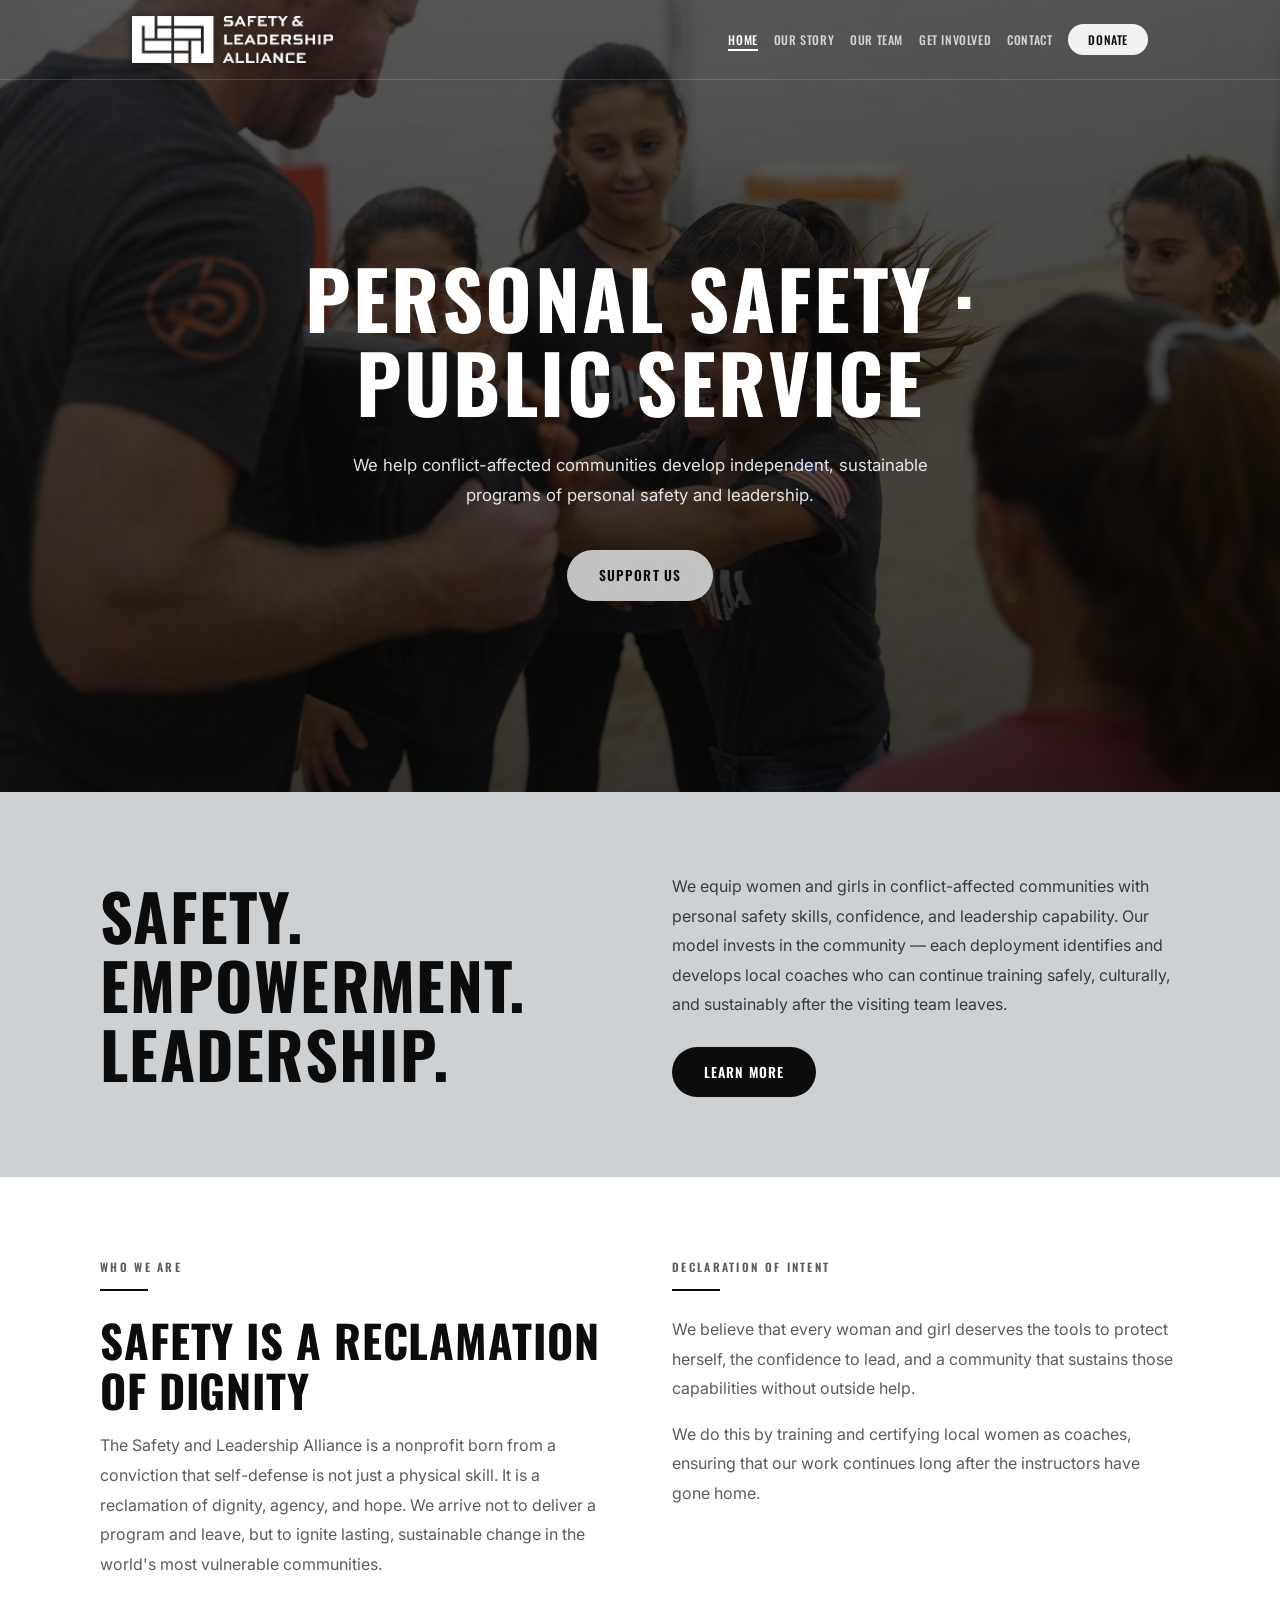
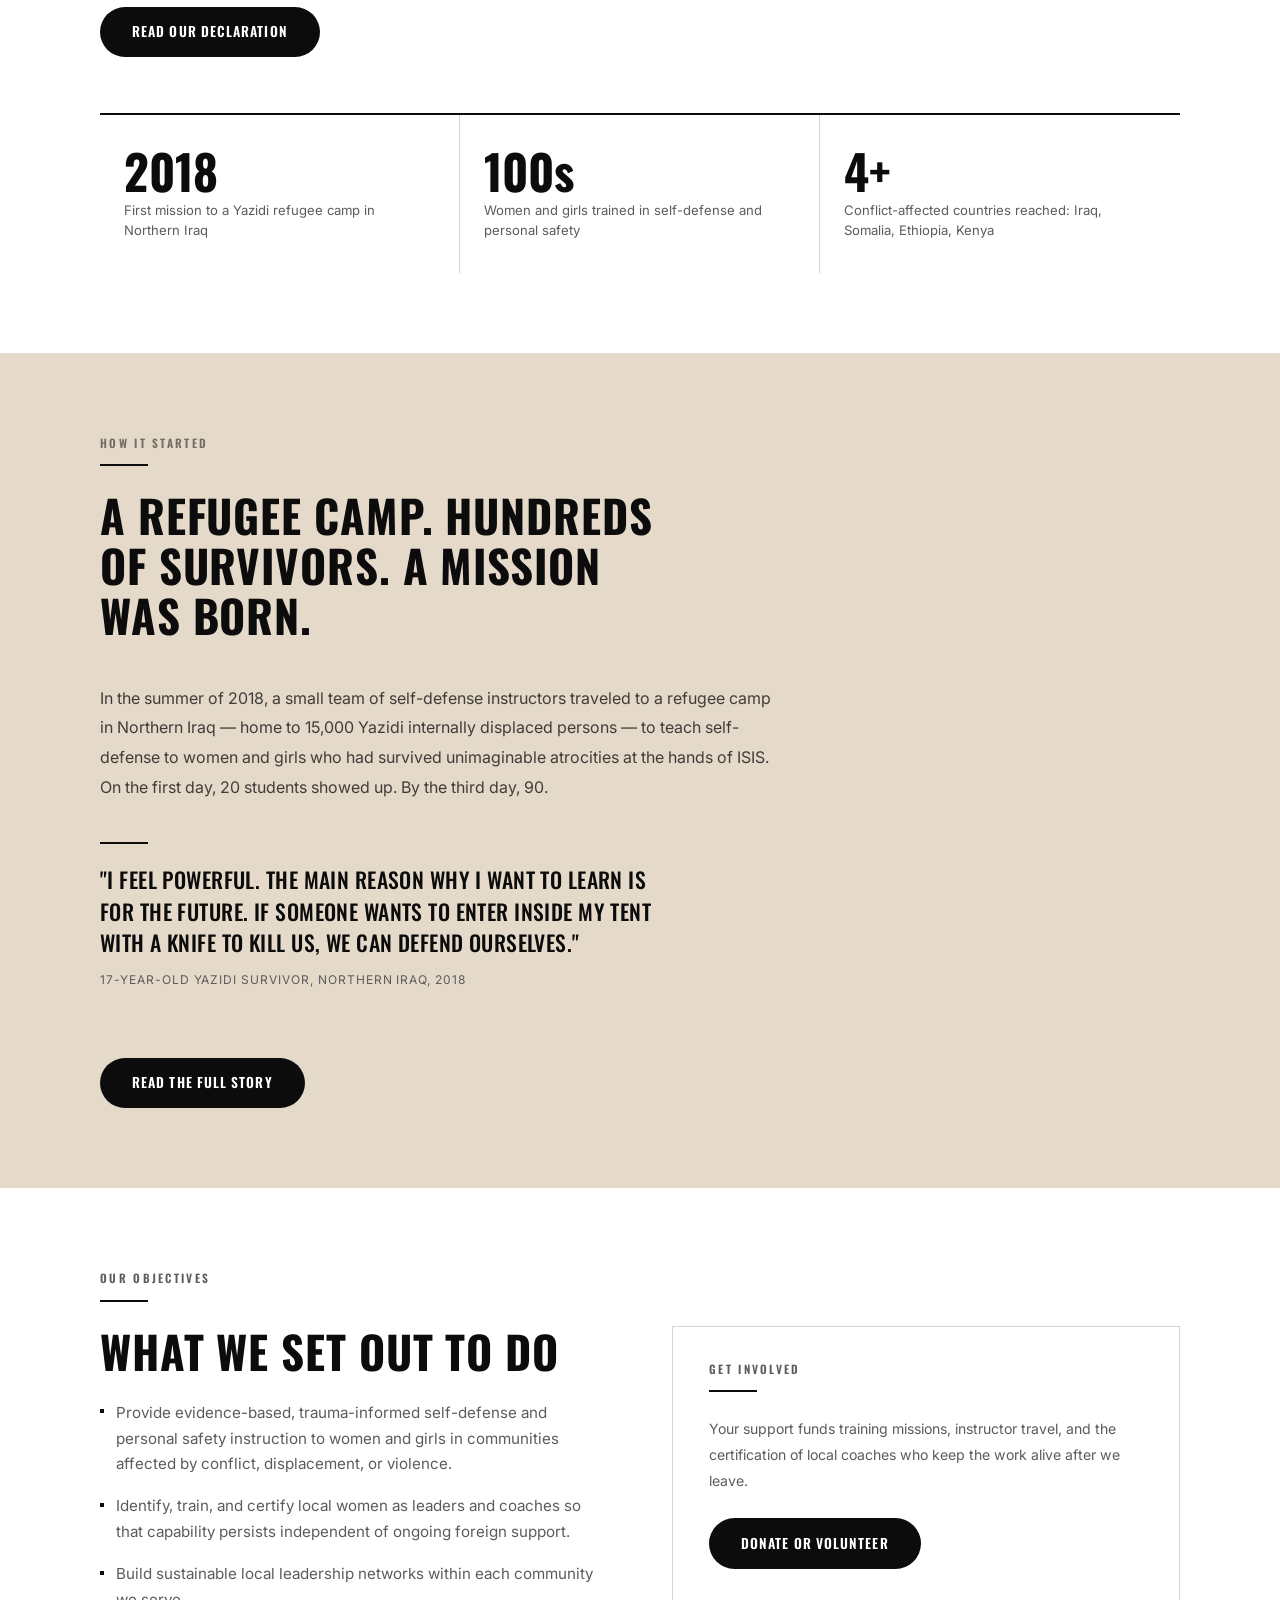
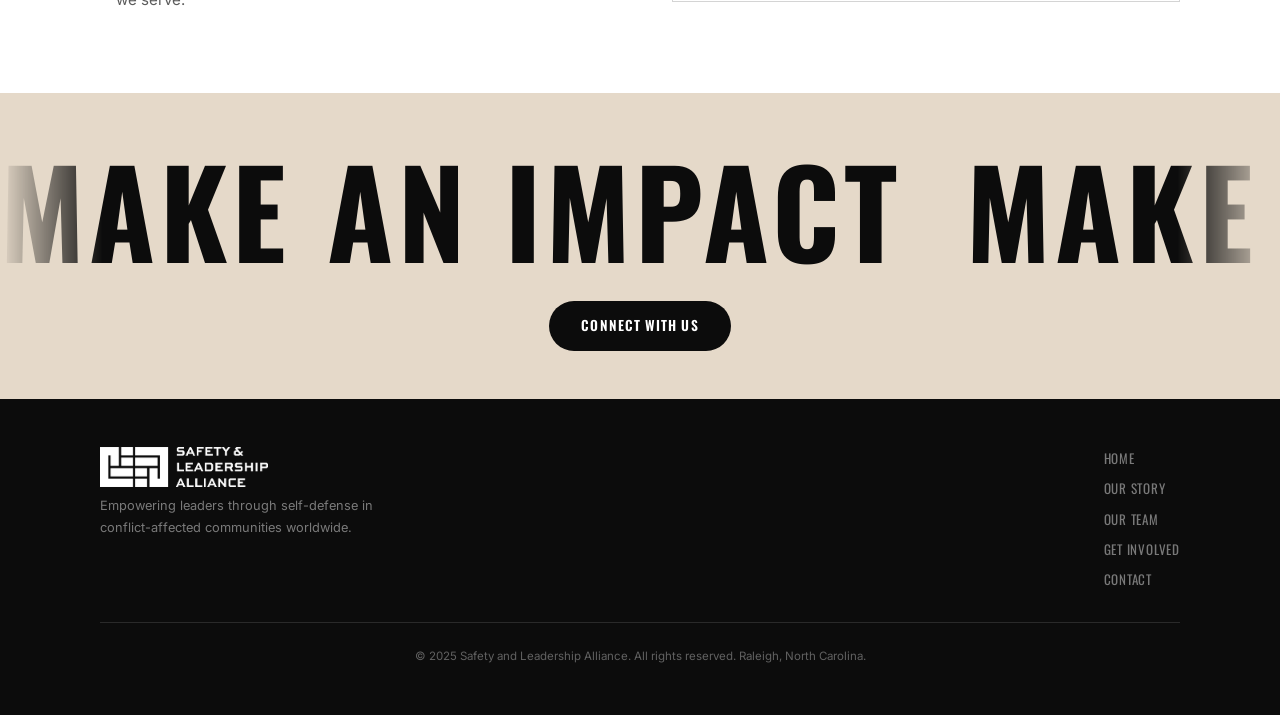
==== commit fa85b8fe: "Replace site logos with compressed wide SLA wordmark assets. Co-authored-by: Cursor <cursoragent@cur" ====
--- a/index.html
+++ b/index.html
@@ -12,10 +12,6 @@
   <div class="nav-inner">
     <a href="index.html" class="wordmark">
       <img src="images/sla-logo-white.png" alt="Safety Leadership Alliance" class="logo" />
-      <div class="wordmark-text">
-        <span class="wordmark-top">Safety &amp; Leadership Alliance</span>
-        <span class="wordmark-sub">Raleigh, North Carolina</span>
-      </div>
     </a>
     <ul class="nav-links">
       <li><a href="index.html">Home</a></li>
@@ -23,7 +19,7 @@
       <li><a href="team.html">Our Team</a></li>
       <li><a href="get-involved.html">Get Involved</a></li>
       <li><a href="contact.html">Contact</a></li>
-      <li class="nav-cta"><a href="https://gofund.me" target="_blank" rel="noopener noreferrer">Donate</a></li>
+      <li class="nav-cta"><a href="https://givebutter.com/safety-and-leadership-alliance-inc" target="_blank" rel="noopener noreferrer">Donate</a></li>
     </ul>
   </div>
 </nav>
@@ -150,10 +146,6 @@
       <div class="footer-brand">
         <a href="index.html" class="wordmark">
           <img src="images/sla-logo-white.png" alt="Safety Leadership Alliance" class="logo" />
-          <div class="wordmark-text">
-            <span class="wordmark-top">Safety &amp; Leadership Alliance</span>
-            <span class="wordmark-sub">Raleigh, North Carolina</span>
-          </div>
         </a>
         <p class="footer-tagline">Empowering leaders through self-defense in conflict-affected communities worldwide.</p>
       </div>
--- a/css/style.css
+++ b/css/style.css
@@ -129,14 +129,16 @@
   flex-shrink: 1;
 }
 .logo {
-  height: 56px;
+  height: 44px;
   width: auto;
-  flex-shrink: 0;
+  max-width: min(240px, 58vw);
+  flex-shrink: 1;
   display: block;
   object-fit: contain;
 }
 .nav--overlay .logo {
-  height: 60px;
+  height: 48px;
+  max-width: min(260px, 62vw);
   filter: drop-shadow(0 1px 4px rgba(0, 0, 0, 0.5));
 }
 .wordmark-text {
@@ -701,7 +703,7 @@
 }
 .footer-brand .wordmark-top { color: var(--white); }
 .footer-brand .wordmark-sub { color: rgba(255, 255, 255, 0.45); }
-.footer-brand .logo { height: 48px; }
+.footer-brand .logo { height: 40px; max-width: 220px; }
 .footer-tagline { font-size: 0.8rem; color: rgba(255, 255, 255, 0.45); margin-top: 0.5rem; max-width: 280px; }
 .footer-links { display: flex; flex-direction: column; gap: 0.5rem; }
 .footer-links a {
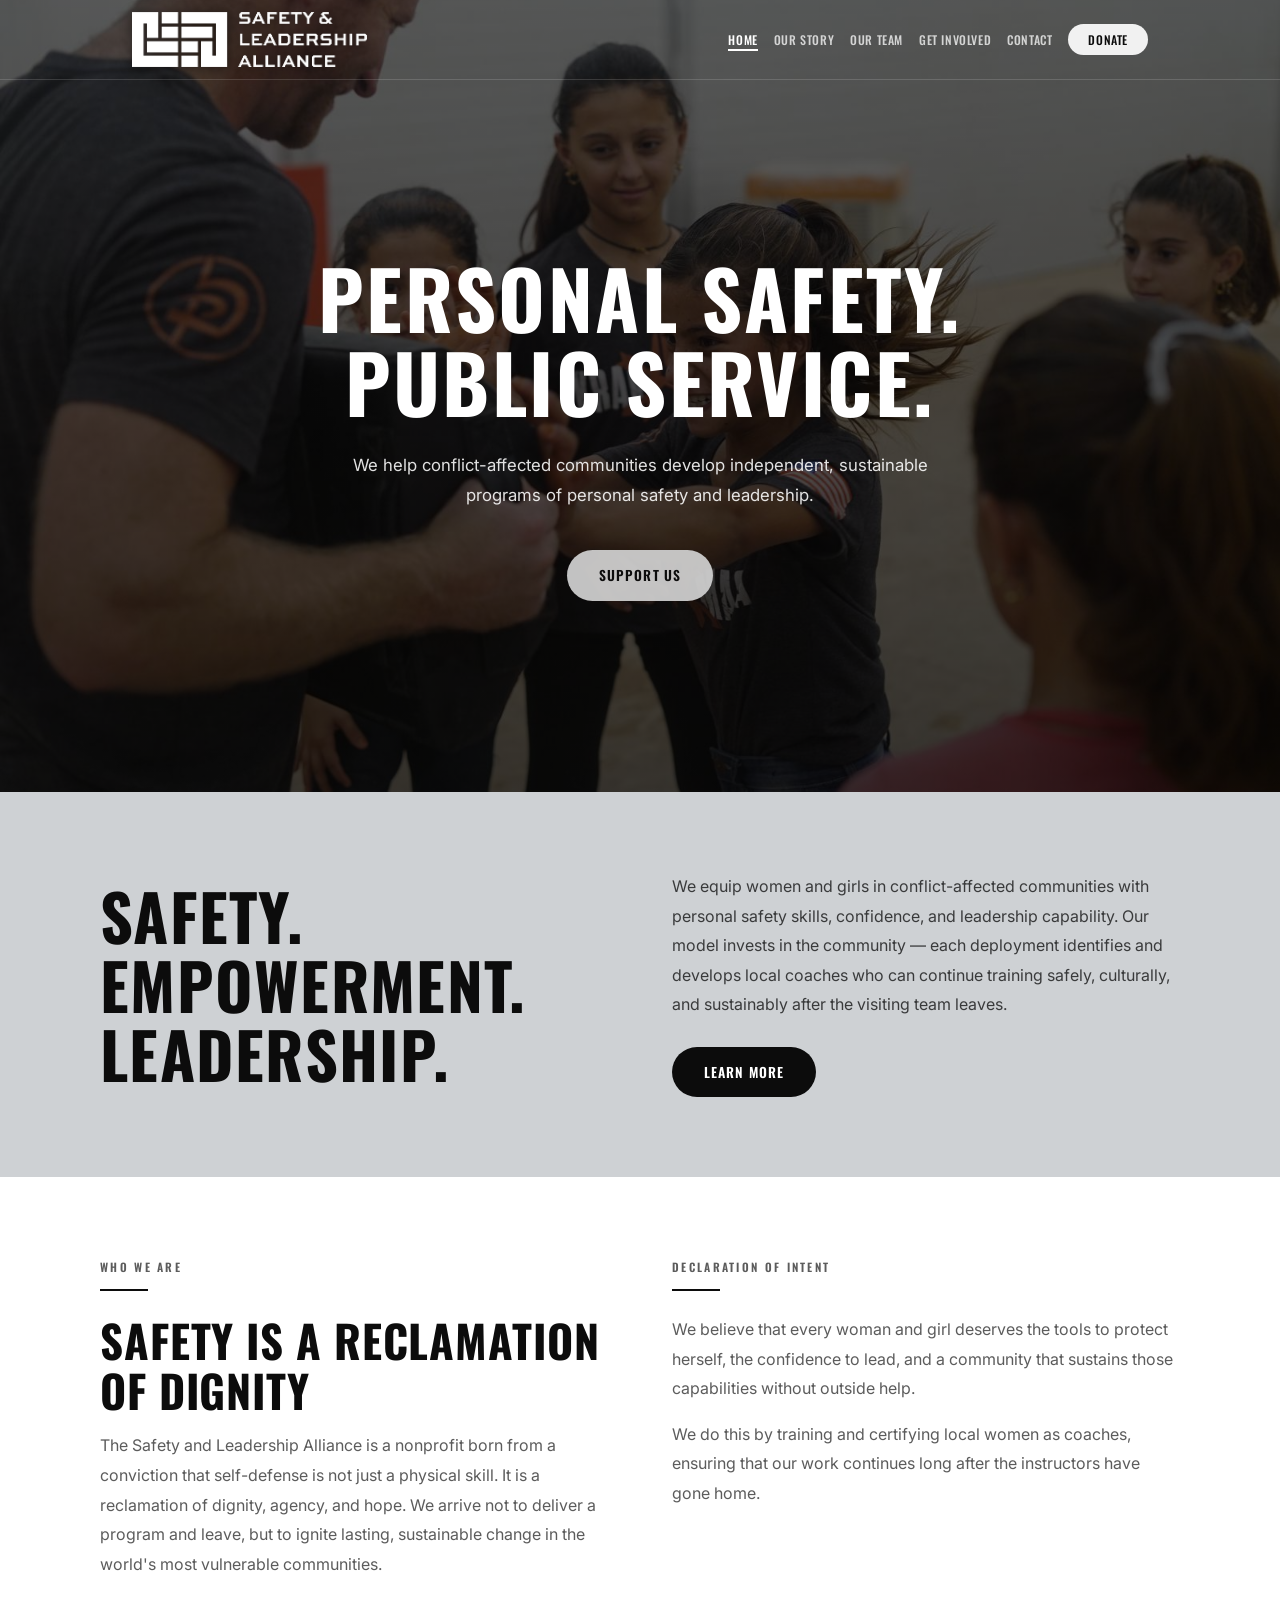
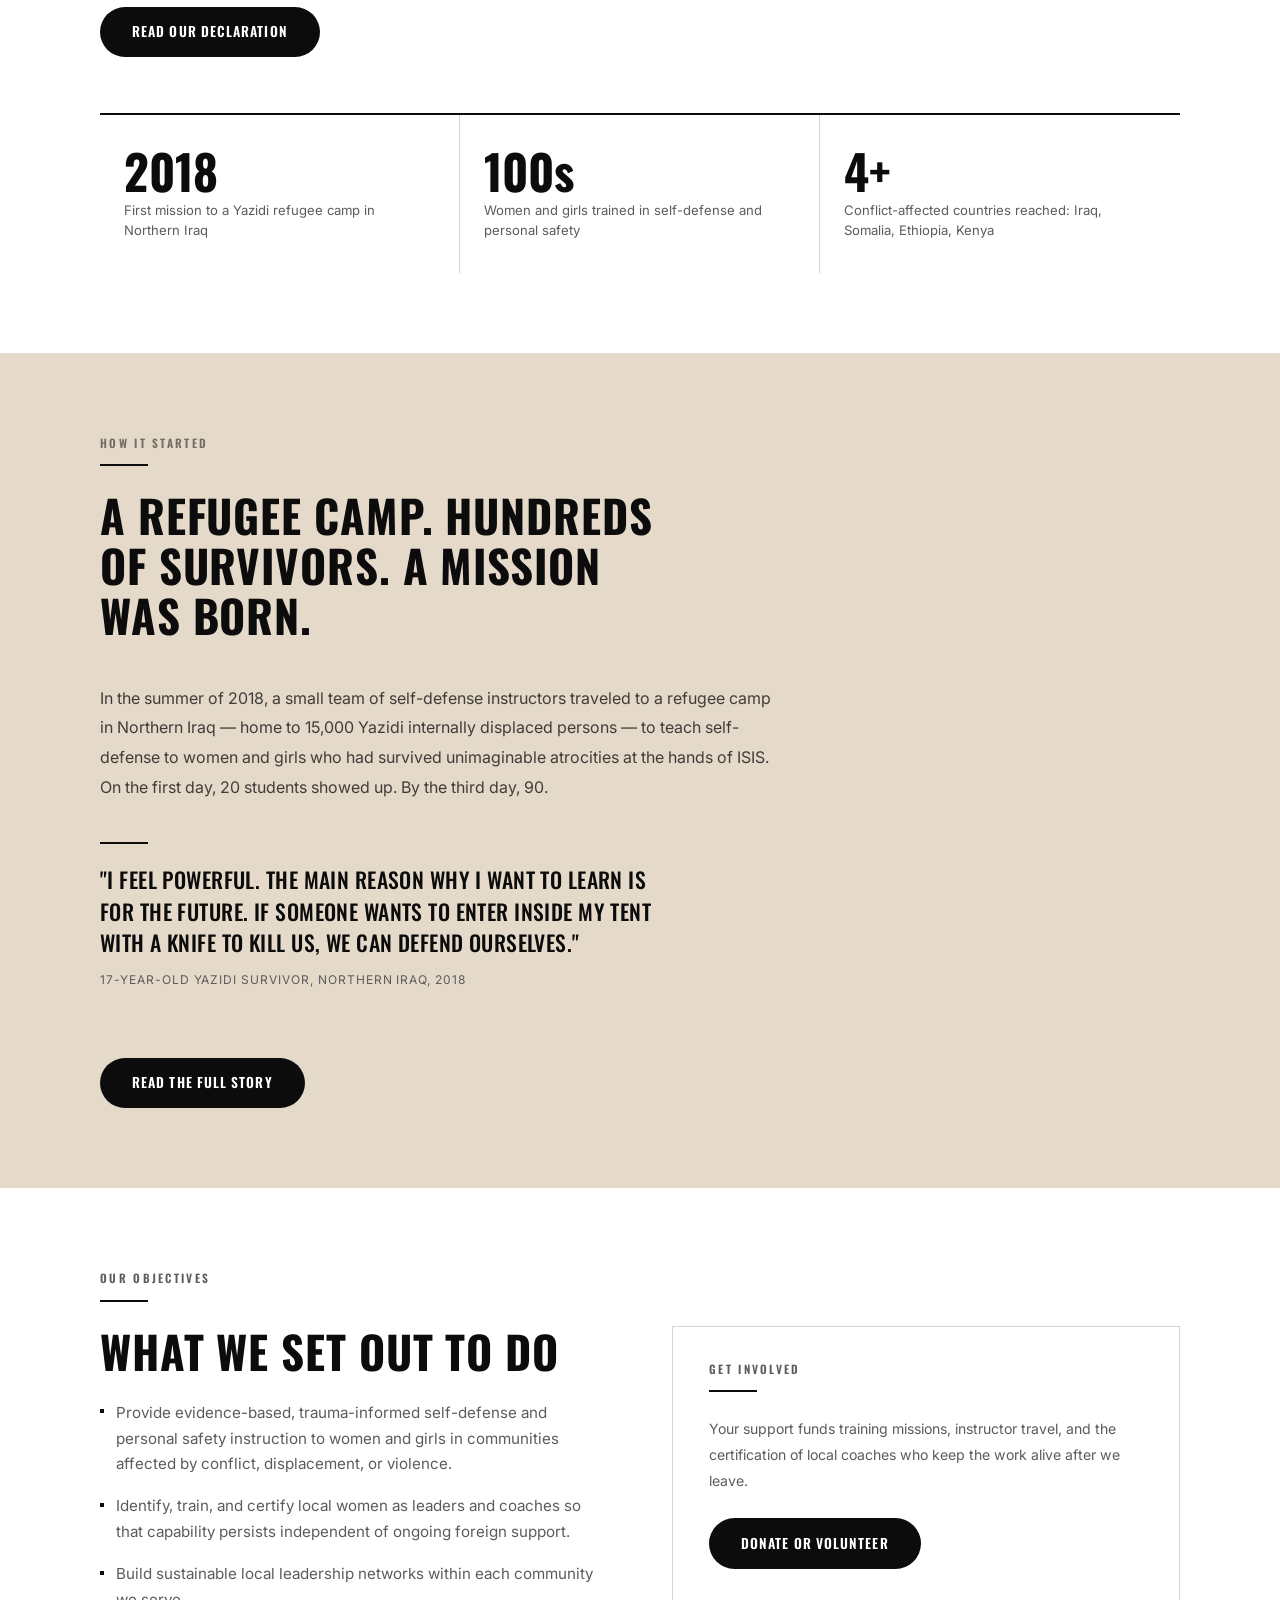
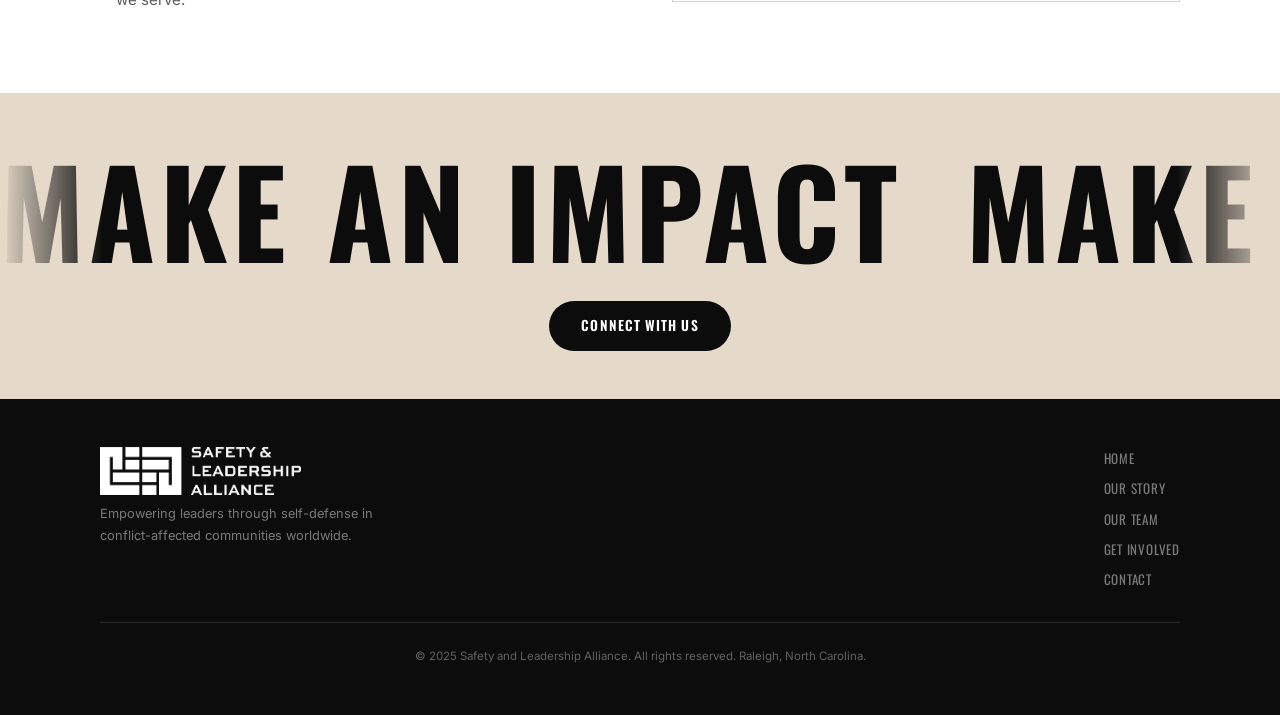
==== commit c6573d3f: "Fix wide SLA logo in nav and regenerate white variant from LogoA. Also split the homepage hero headl" ====
--- a/index.html
+++ b/index.html
@@ -28,7 +28,7 @@
   <section class="hero hero--banner" style="background-image: url('images/hero.jpg');">
     <div class="hero-overlay"></div>
     <div class="hero-inner">
-      <h1>Personal Safety · Public Service</h1>
+      <h1>Personal Safety.<br />Public Service.</h1>
       <p class="hero-sub">We help conflict-affected communities develop independent, sustainable programs of personal safety and leadership.</p>
       <div class="hero-actions">
         <a href="get-involved.html" class="btn btn-pill--light">Support Us</a>
--- a/css/style.css
+++ b/css/style.css
@@ -129,17 +129,16 @@
   flex-shrink: 1;
 }
 .logo {
-  height: 44px;
+  height: 52px;
   width: auto;
-  max-width: min(240px, 58vw);
-  flex-shrink: 1;
+  max-width: none;
+  flex-shrink: 0;
   display: block;
   object-fit: contain;
 }
 .nav--overlay .logo {
-  height: 48px;
-  max-width: min(260px, 62vw);
-  filter: drop-shadow(0 1px 4px rgba(0, 0, 0, 0.5));
+  height: 56px;
+  filter: drop-shadow(0 1px 6px rgba(0, 0, 0, 0.45));
 }
 .wordmark-text {
   display: flex;
@@ -703,7 +702,7 @@
 }
 .footer-brand .wordmark-top { color: var(--white); }
 .footer-brand .wordmark-sub { color: rgba(255, 255, 255, 0.45); }
-.footer-brand .logo { height: 40px; max-width: 220px; }
+.footer-brand .logo { height: 48px; }
 .footer-tagline { font-size: 0.8rem; color: rgba(255, 255, 255, 0.45); margin-top: 0.5rem; max-width: 280px; }
 .footer-links { display: flex; flex-direction: column; gap: 0.5rem; }
 .footer-links a {
@@ -746,6 +745,8 @@
   .wordmark-sub { display: none; }
   .nav-links { gap: 0.75rem; }
   .nav-links a { font-size: 0.7rem; }
+  .logo { height: 46px; }
+  .nav--overlay .logo { height: 50px; }
 }
 
 @media (max-width: 900px) {
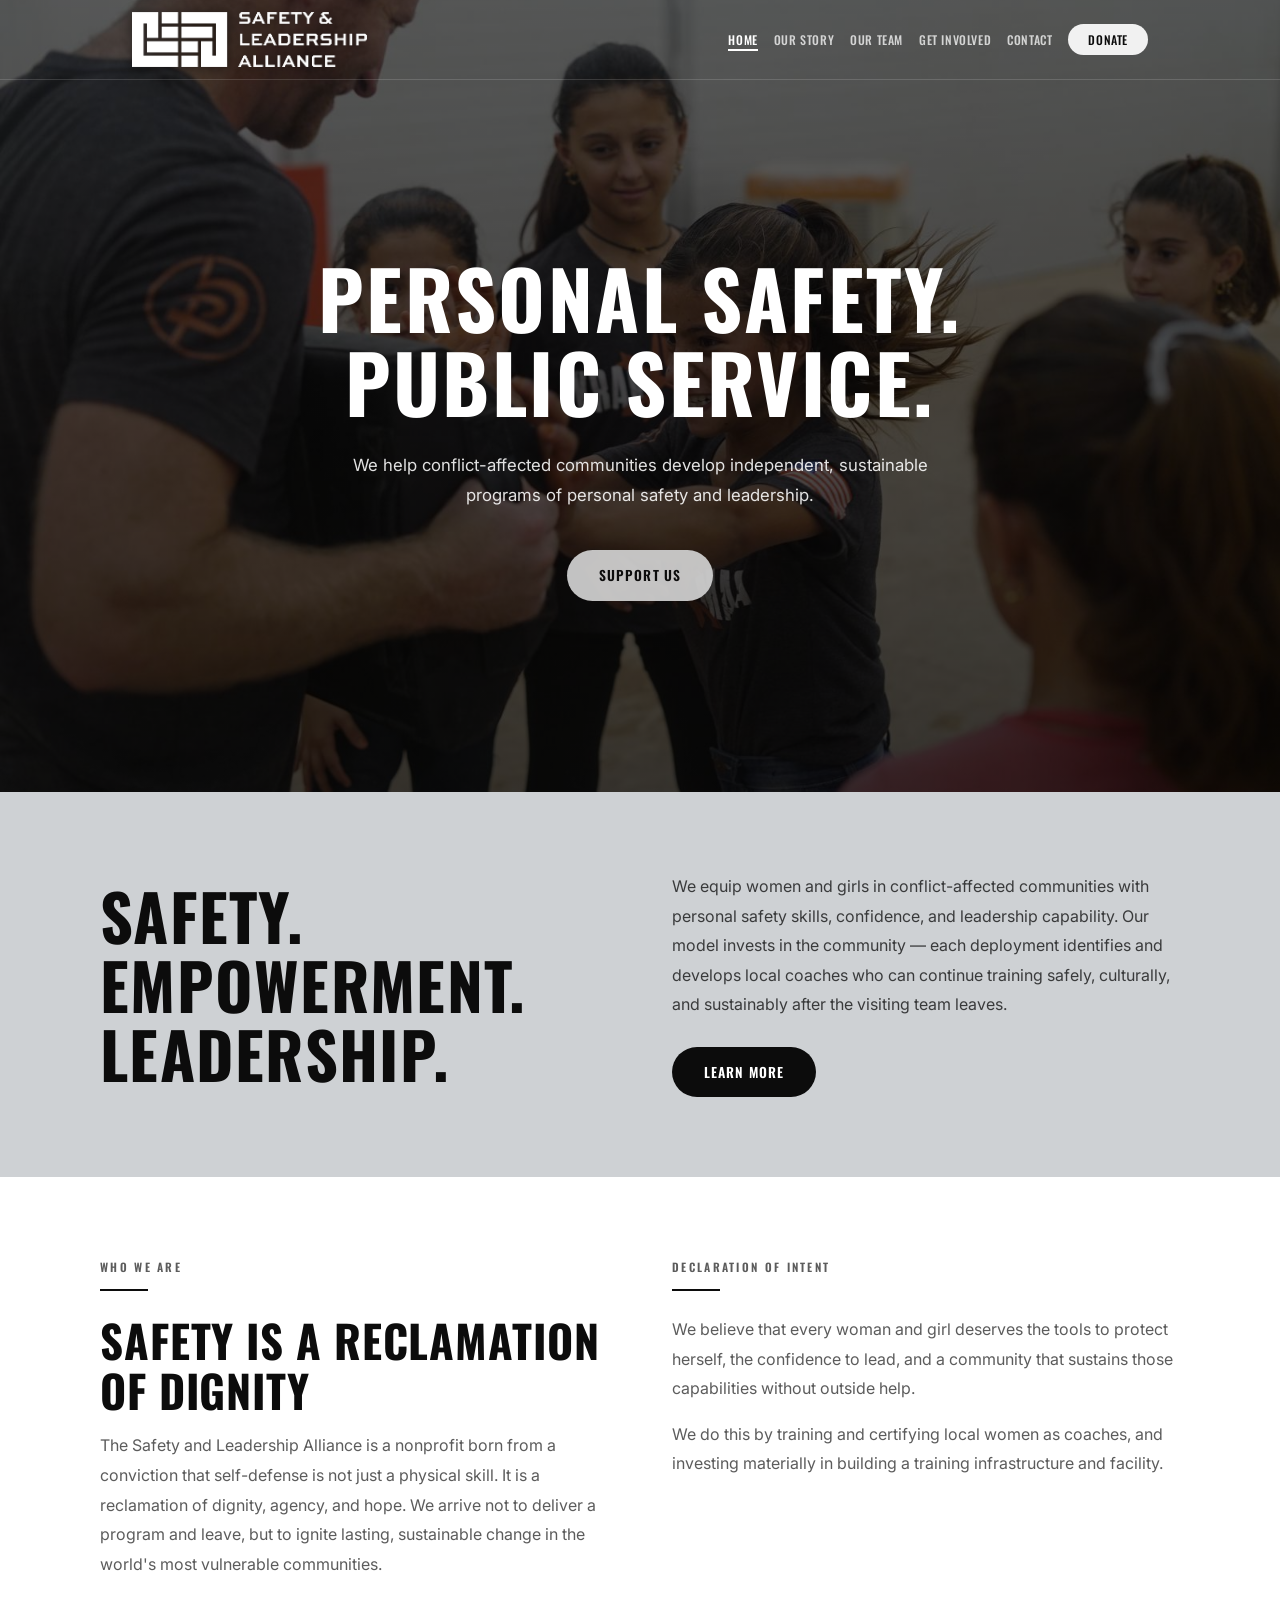
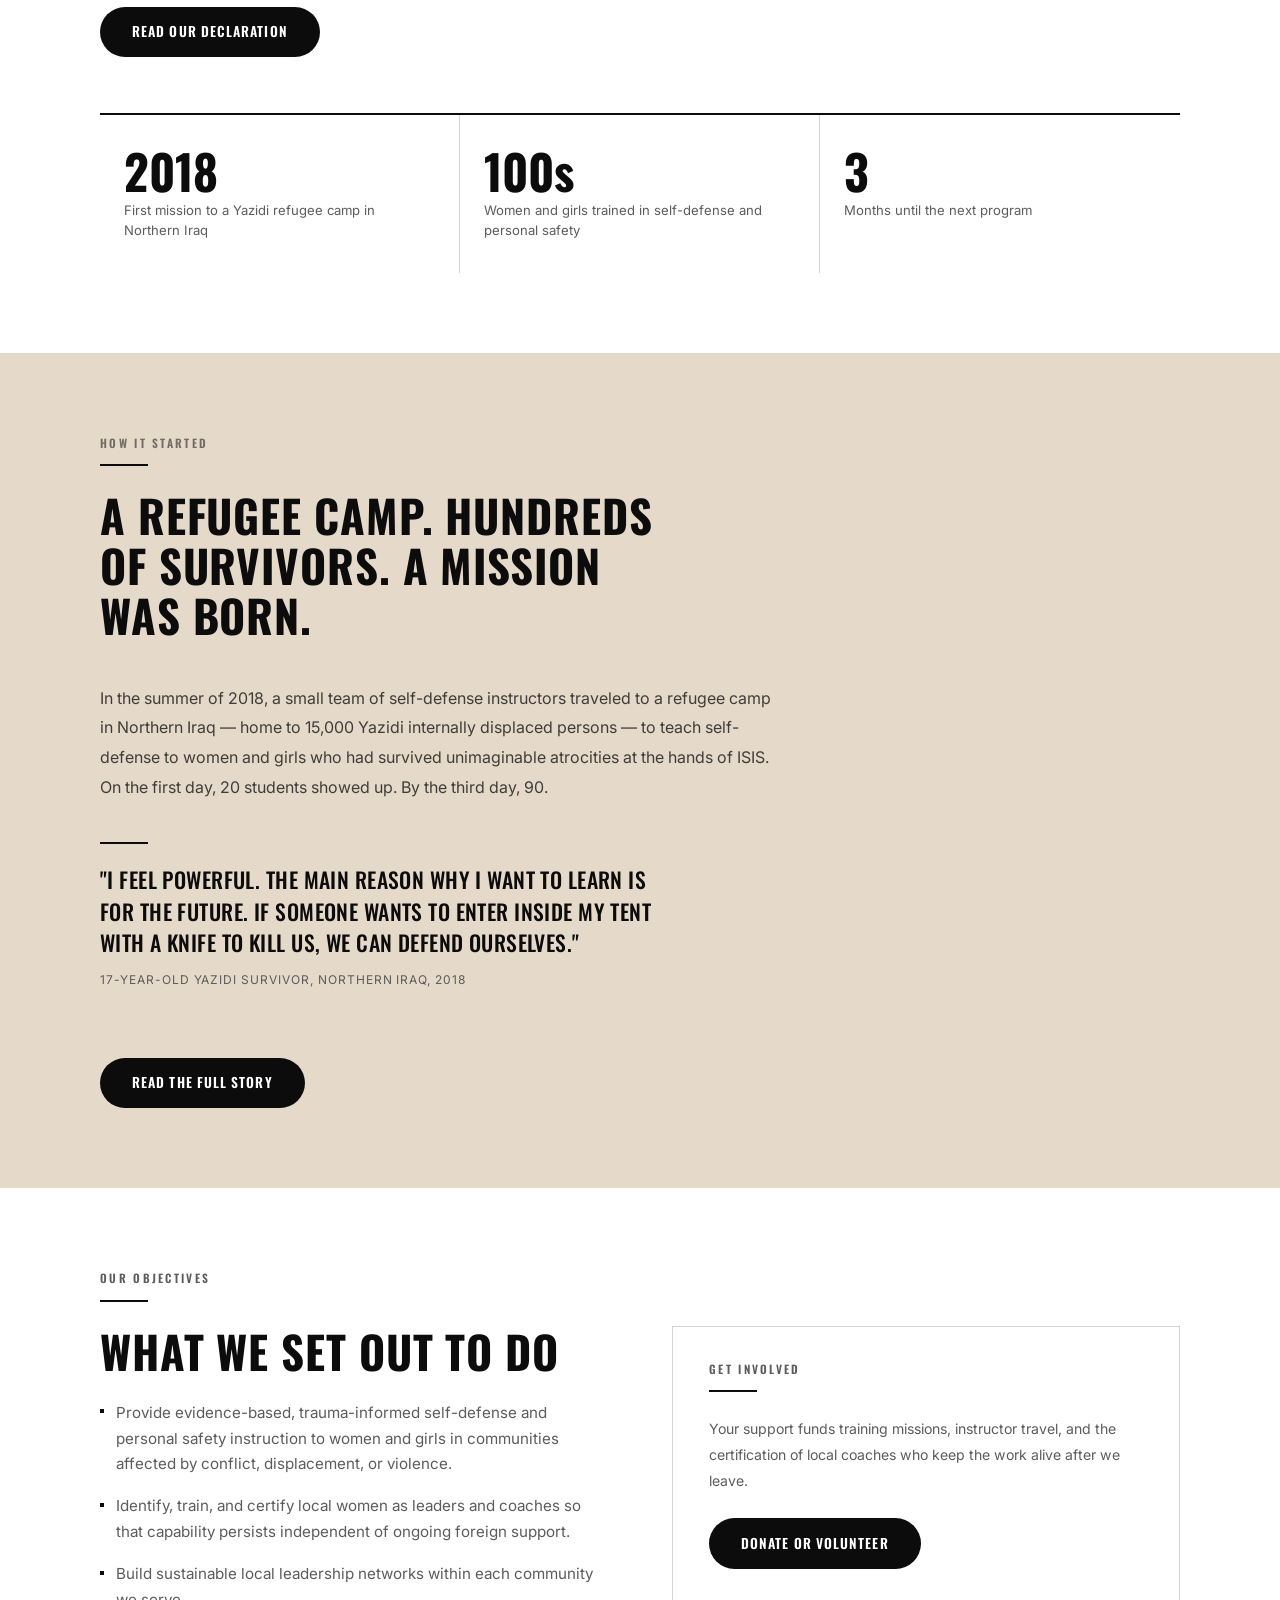
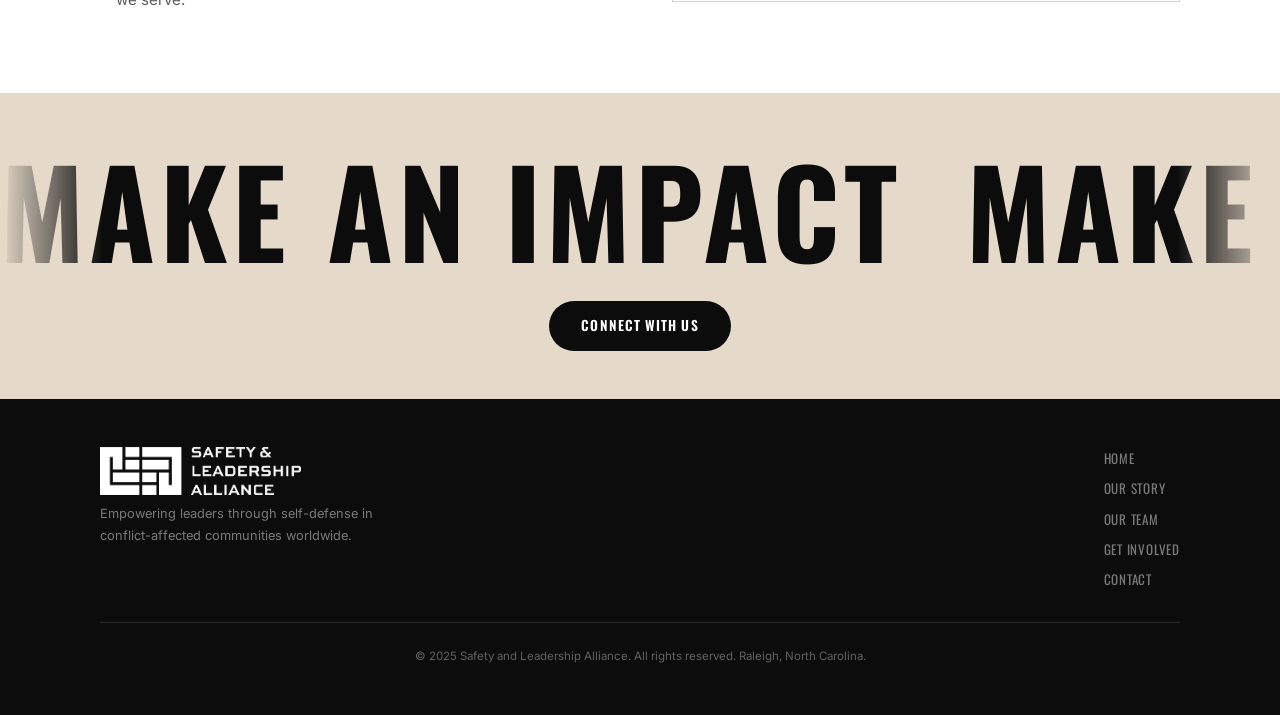
==== commit 8b69b978: "Apply client content updates for story, stats, and donations. Reorder Our Story to lead with Norther" ====
--- a/index.html
+++ b/index.html
@@ -66,7 +66,7 @@
           <p class="section-label">Declaration of Intent</p>
           <hr class="accent-rule" />
           <p class="section-body mb-sm">We believe that every woman and girl deserves the tools to protect herself, the confidence to lead, and a community that sustains those capabilities without outside help.</p>
-          <p class="section-body">We do this by training and certifying local women as coaches, ensuring that our work continues long after the instructors have gone home.</p>
+          <p class="section-body">We do this by training and certifying local women as coaches, and investing materially in building a training infrastructure and facility.</p>
         </div>
       </div>
 
@@ -80,8 +80,8 @@
           <div class="stat-label">Women and girls trained in self-defense and personal safety</div>
         </div>
         <div class="stat-item">
-          <div class="stat-num">4+</div>
-          <div class="stat-label">Conflict-affected countries reached: Iraq, Somalia, Ethiopia, Kenya</div>
+          <div class="stat-num">3</div>
+          <div class="stat-label">Months until the next program</div>
         </div>
       </div>
     </div>
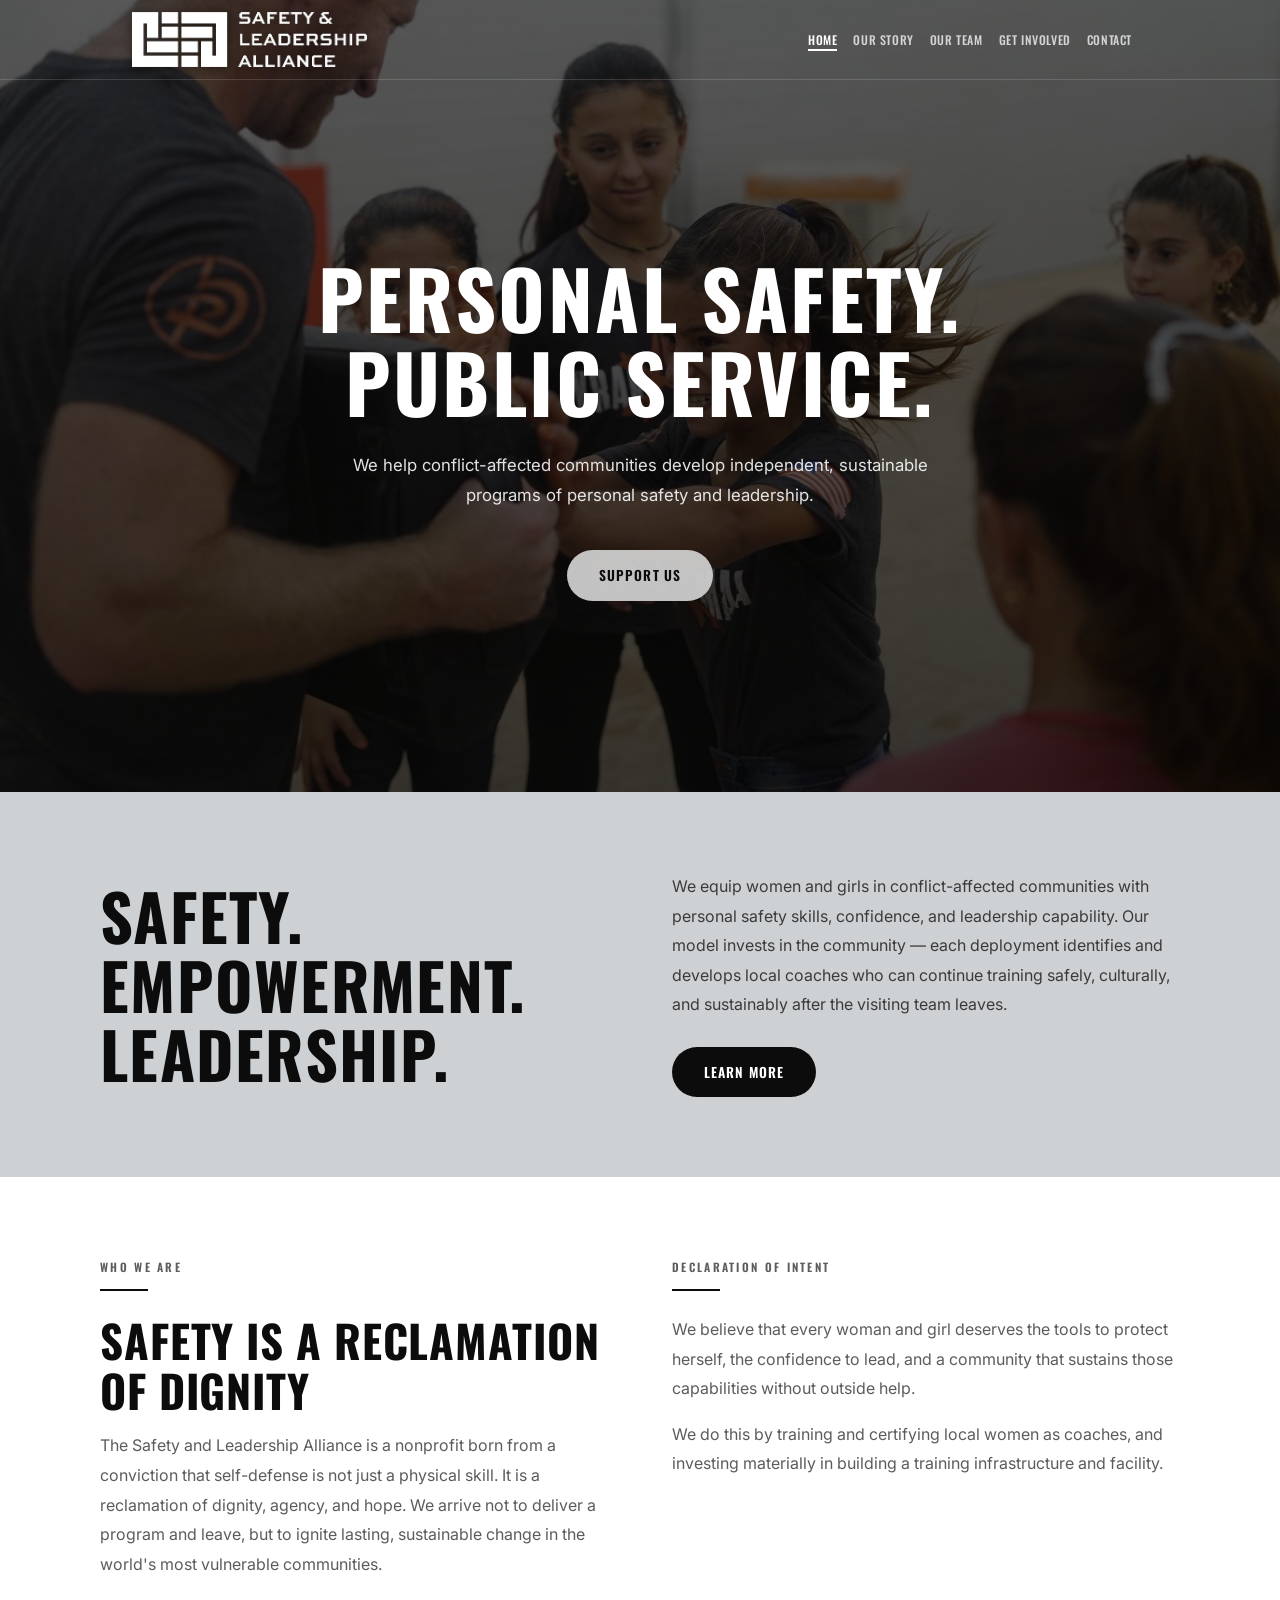
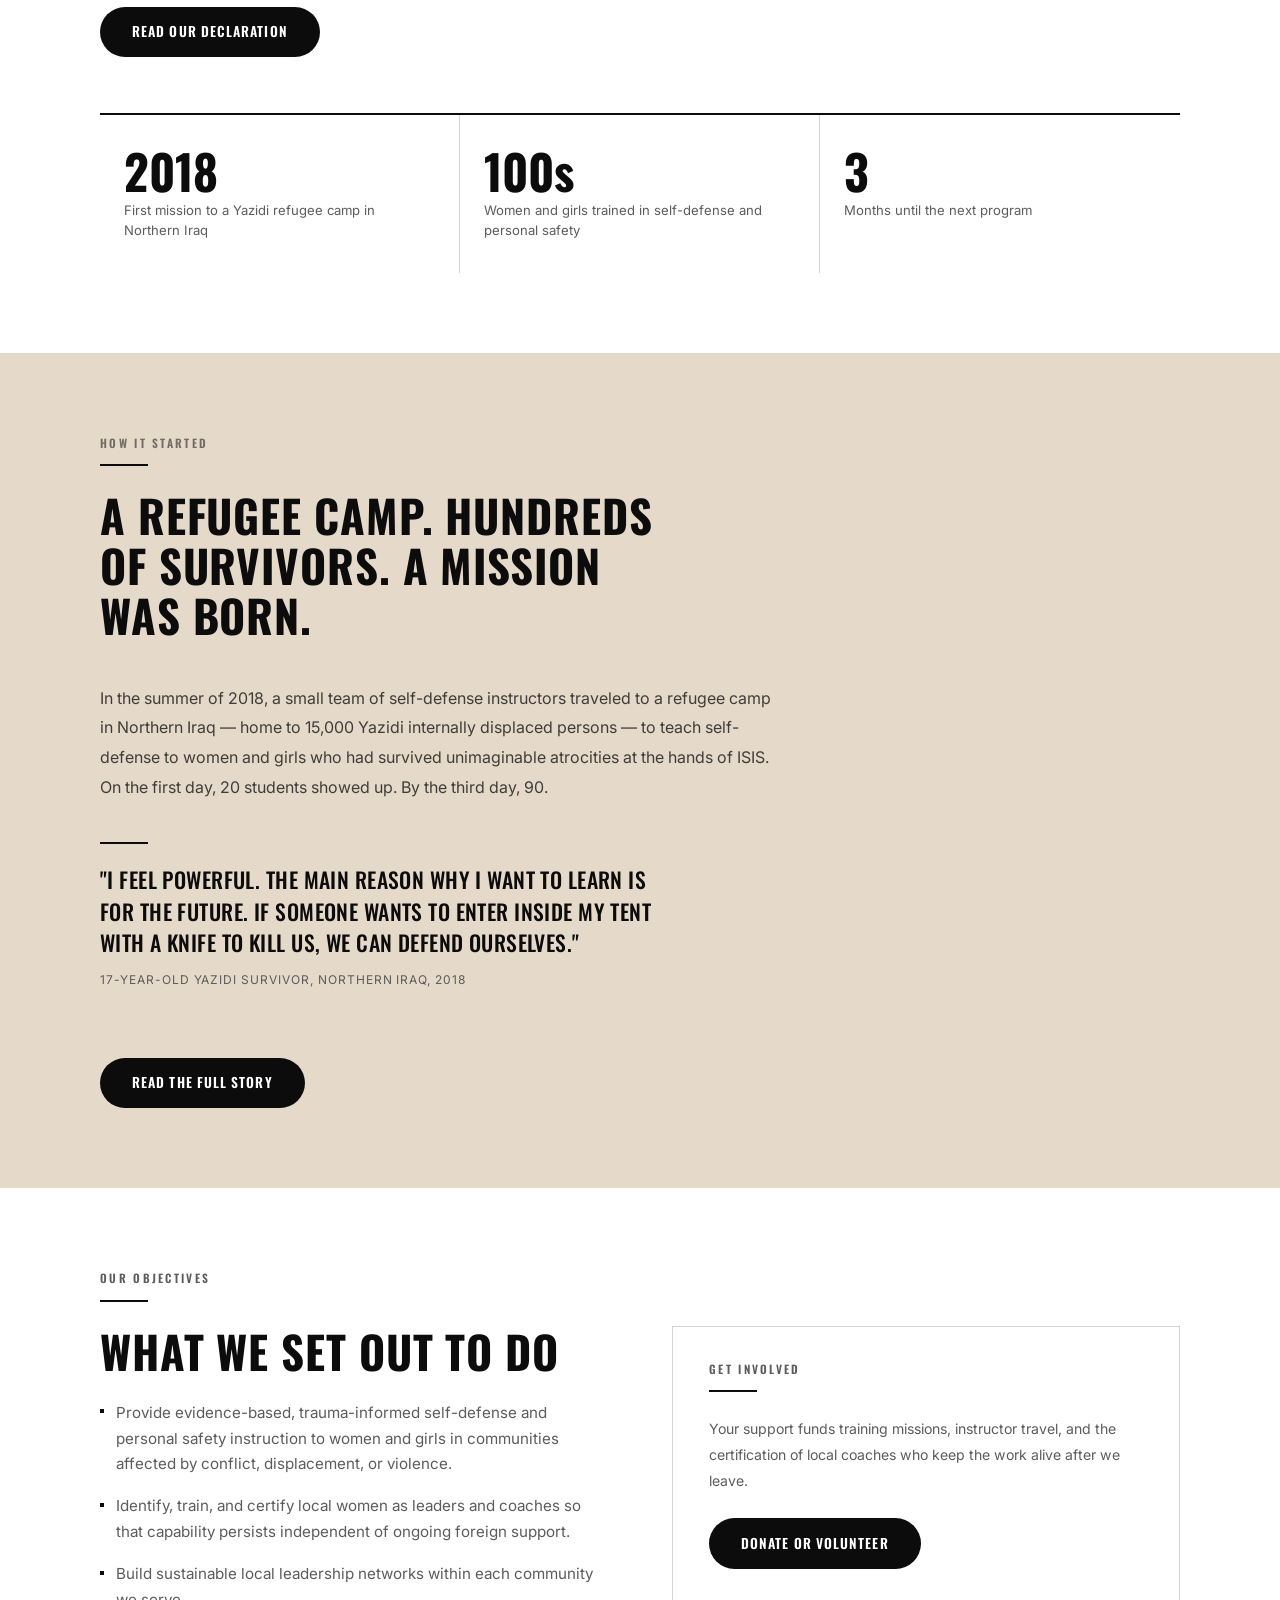
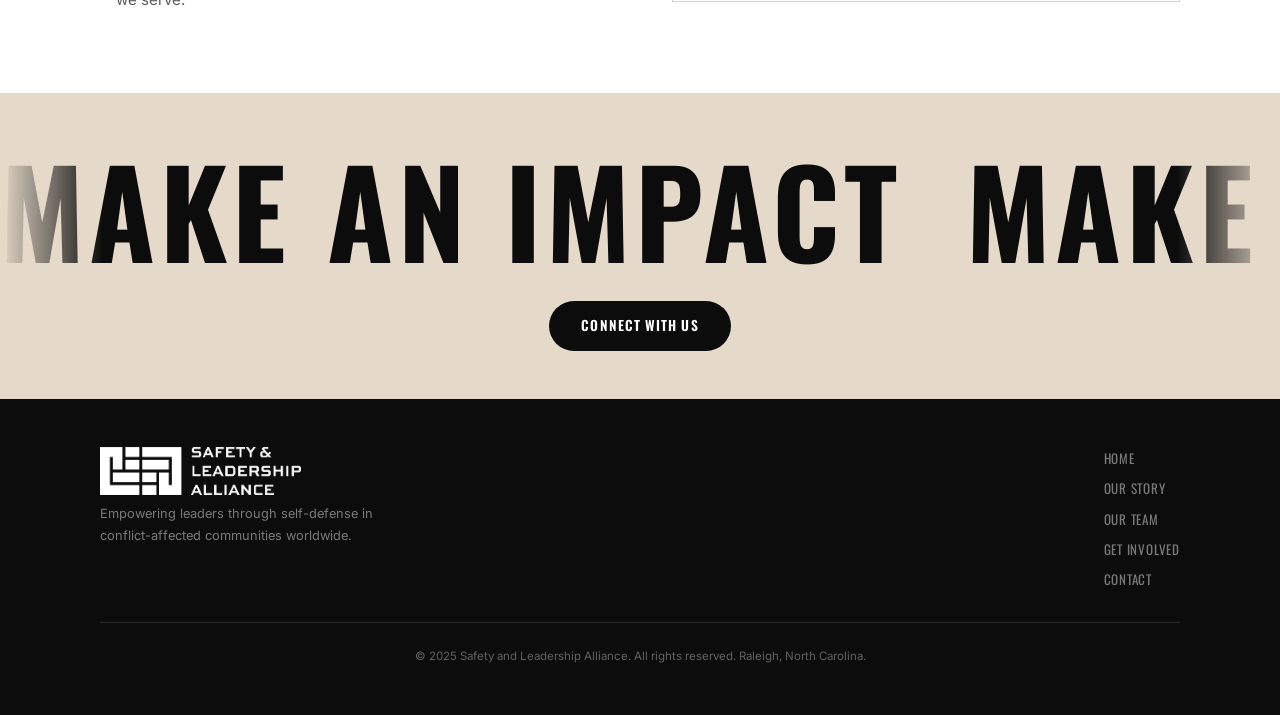
==== commit 26c63042: "Embed Givebutter Kurdistan campaign widget for on-site donations. Add the widget library, inline giv" ====
--- a/index.html
+++ b/index.html
@@ -5,6 +5,7 @@
   <meta name="viewport" content="width=device-width, initial-scale=1.0" />
   <title>Safety and Leadership Alliance</title>
   <link rel="stylesheet" href="css/style.css" />
+  <script async src="https://widgets.givebutter.com/latest.umd.cjs?acct=ADD99cL54QwrlIPv&p=other"></script>
 </head>
 <body>
 
@@ -19,7 +20,7 @@
       <li><a href="team.html">Our Team</a></li>
       <li><a href="get-involved.html">Get Involved</a></li>
       <li><a href="contact.html">Contact</a></li>
-      <li class="nav-cta"><a href="https://givebutter.com/safety-and-leadership-alliance-inc" target="_blank" rel="noopener noreferrer">Donate</a></li>
+      <li class="nav-cta"><givebutter-button campaign="kurdistan-sept-2026" label="Donate" background-color="#FFFFFF" label-color="#0c0c0c" border-radius="999" icon="none" type="modal"></givebutter-button></li>
     </ul>
   </div>
 </nav>
--- a/css/style.css
+++ b/css/style.css
@@ -203,8 +203,17 @@
   border-bottom: none;
   border-radius: 999px;
 }
+.nav-links .nav-cta givebutter-button {
+  display: inline-block;
+  vertical-align: middle;
+}
 .nav-links .nav-cta a:hover {
   background: var(--navy);
+}
+
+.givebutter-donate {
+  width: 100%;
+  max-width: 560px;
 }
 
 /* ── IMAGES ── */
